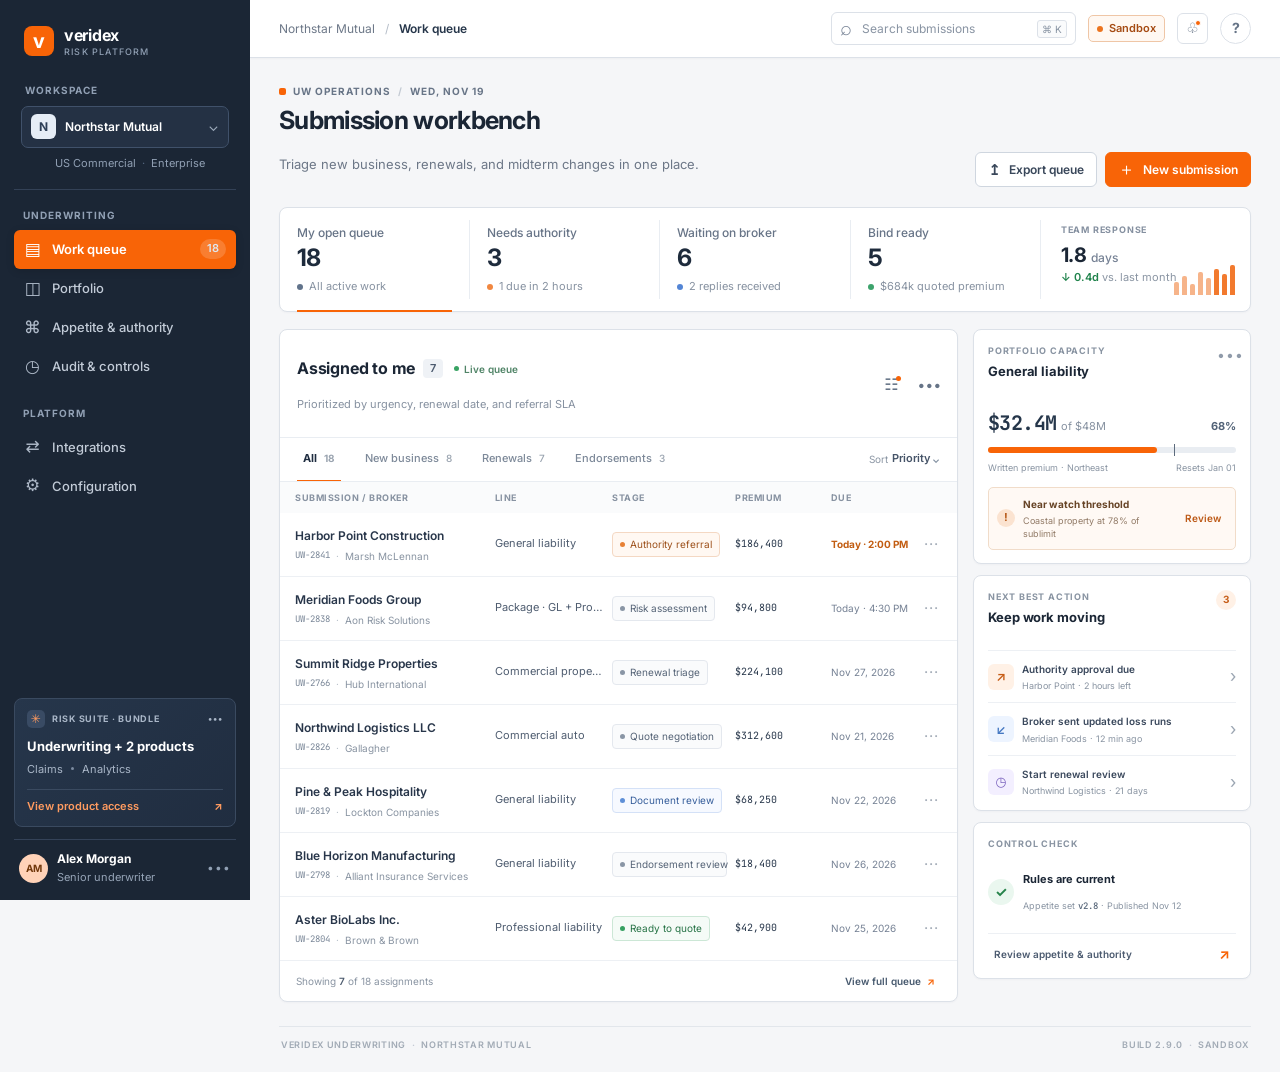
==== sample/index.html @ d843ccfe "sample" ====
<!doctype html>
<html lang="en">
<head>
  <meta charset="utf-8">
  <meta name="viewport" content="width=device-width, initial-scale=1">
  <meta name="theme-color" content="#142b3b">
  <title>Veridex | Underwriting workbench</title>
  <link rel="stylesheet" href="styles.css">
</head>
<body>
  <div class="shell">
    <aside class="sidebar" aria-label="Main navigation">
      <a class="brand" href="#workbench" aria-label="Veridex home"><span class="brand-mark">v</span><span class="brand-name">veridex<span>risk platform</span></span></a>
      <div class="tenant-wrap">
        <label for="tenantSelect">Workspace</label>
        <div class="tenant-select-wrap"><span class="tenant-avatar">N</span><select id="tenantSelect" aria-label="Select tenant"><option>Northstar Mutual</option><option>Summit Specialty</option><option>Veridex Demo</option></select><span class="select-caret">⌄</span></div>
        <div class="tenant-meta">US Commercial <span>·</span> Enterprise</div>
      </div>
      <div class="nav-group"><div class="nav-caption">Underwriting</div>
        <button class="nav-item is-active" data-route="workbench"><span class="nav-icon">▤</span><span>Work queue</span><span class="nav-count">18</span></button>
        <button class="nav-item" data-route="portfolio"><span class="nav-icon">◫</span><span>Portfolio</span></button>
        <button class="nav-item" data-route="rules"><span class="nav-icon">⌘</span><span>Appetite & authority</span></button>
        <button class="nav-item" data-route="audit"><span class="nav-icon">◷</span><span>Audit & controls</span></button>
      </div>
      <div class="nav-group secondary-nav"><div class="nav-caption">Platform</div>
        <button class="nav-item" data-route="integrations"><span class="nav-icon">⇄</span><span>Integrations</span></button>
        <button class="nav-item" data-route="settings"><span class="nav-icon">⚙</span><span>Configuration</span></button>
      </div>
      <div class="sidebar-bottom">
        <button class="plan-card" id="planToggle" aria-label="Switch between standalone and bundle plans"><span class="plan-top"><span class="plan-icon">✳</span><span id="planLabel">RISK SUITE · BUNDLE</span><span class="plan-more">•••</span></span><strong id="planName">Underwriting + 2 products</strong><span class="plan-products" id="planProducts">Claims <i></i> Analytics</span><span class="plan-manage">View product access <b>↗</b></span></button>
        <button class="user-profile" id="profileButton"><span class="user-avatar">AM</span><span class="user-copy"><strong>Alex Morgan</strong><small>Senior underwriter</small></span><span class="profile-more">•••</span></button>
      </div>
    </aside>

    <main class="main-shell">
      <header class="topbar">
        <div class="mobile-brand"><span class="brand-mark">v</span> veridex</div>
        <div class="breadcrumbs"><span>Northstar Mutual</span><b>/</b><strong id="breadcrumbCurrent">Work queue</strong></div>
        <div class="topbar-actions">
          <div class="global-search"><span>⌕</span><input id="globalSearch" type="search" placeholder="Search submissions" aria-label="Search submissions"><kbd>⌘ K</kbd></div>
          <span class="env-badge"><i></i> Sandbox</span>
          <button class="icon-button notification-button" id="notifications" aria-label="Notifications">♧<i></i></button>
          <button class="help-button" id="help">?</button>
        </div>
      </header>

      <div class="page-content">
        <section class="route-page is-visible" id="route-workbench" aria-labelledby="pageTitle">
          <div class="page-heading">
            <div><div class="overline"><span class="overline-mark"></span> UW OPERATIONS <span class="overline-sep">/</span> WED, NOV 19</div><h1 id="pageTitle">Submission workbench</h1><p class="page-description">Triage new business, renewals, and midterm changes in one place.</p></div>
            <div class="heading-actions"><button class="button button-secondary" id="exportQueue"><span>↥</span> Export queue</button><button class="button button-primary" id="newSubmission"><span class="button-plus">＋</span> New submission</button></div>
          </div>

          <div class="summary-strip" id="summaryStrip">
            <button class="summary-card selected" data-filter="all"><span class="summary-label">My open queue</span><strong>18</strong><span class="summary-foot"><i class="summary-dot dot-navy"></i> All active work</span></button>
            <button class="summary-card" data-filter="referral"><span class="summary-label">Needs authority</span><strong>3</strong><span class="summary-foot"><i class="summary-dot dot-orange"></i> 1 due in 2 hours</span></button>
            <button class="summary-card" data-filter="broker"><span class="summary-label">Waiting on broker</span><strong>6</strong><span class="summary-foot"><i class="summary-dot dot-blue"></i> 2 replies received</span></button>
            <button class="summary-card" data-filter="bind"><span class="summary-label">Bind ready</span><strong>5</strong><span class="summary-foot"><i class="summary-dot dot-green"></i> $684k quoted premium</span></button>
            <div class="summary-aside"><span class="aside-label">TEAM RESPONSE</span><strong>1.8 <small>days</small></strong><span class="aside-trend">↓ 0.4d <span>vs. last month</span></span><div class="mini-bars"><i style="height:13px"></i><i style="height:19px"></i><i style="height:11px"></i><i style="height:23px"></i><i style="height:17px"></i><i style="height:26px"></i><i style="height:21px"></i><i style="height:30px"></i></div></div>
          </div>

          <div class="workbench-grid">
            <section class="queue-panel card-surface" aria-label="Submission queue">
              <div class="queue-head"><div><div class="section-heading-row"><h2>Assigned to me</h2><span class="count-badge" id="visibleCount">5</span><span class="live-status"><i></i> Live queue</span></div><p>Prioritized by urgency, renewal date, and referral SLA</p></div><div class="queue-head-actions"><button class="icon-button filter-button" id="filters" aria-label="Filter queue">☷<span class="filter-dot"></span></button><button class="icon-button" id="queueMenu" aria-label="Queue options">•••</button></div></div>
              <div class="queue-toolbar"><div class="queue-tabs" id="queueTabs"><button class="active" data-filter="all">All <span>18</span></button><button data-filter="new">New business <span>8</span></button><button data-filter="renewal">Renewals <span>7</span></button><button data-filter="endorsement">Endorsements <span>3</span></button></div><label class="sort-control">Sort <select id="sortQueue" aria-label="Sort submissions"><option value="priority">Priority</option><option value="due">Due date</option><option value="premium">Premium</option></select><b>⌄</b></label></div>
              <div class="queue-list-head"><span>SUBMISSION / BROKER</span><span>LINE</span><span>STAGE</span><span>PREMIUM</span><span>DUE</span><span></span></div>
              <div id="queueRows" class="queue-rows"></div>
              <div class="queue-footer"><span>Showing <strong id="queueShowing">5</strong> of 18 assignments</span><button id="loadMore">View full queue <b>↗</b></button></div>
            </section>
            <aside class="right-rail">
              <section class="rail-card capacity-card"><div class="rail-title"><div><span class="rail-kicker">PORTFOLIO CAPACITY</span><h3>General liability</h3></div><button class="more-button" data-route="portfolio" aria-label="Open portfolio">•••</button></div><div class="capacity-amount"><strong>$32.4M</strong><span>of $48M</span><b>68%</b></div><div class="capacity-track"><i style="width:68%"></i><i class="capacity-marker" style="left:75%"></i></div><div class="capacity-foot"><span>Written premium · Northeast</span><span>Resets Jan 01</span></div><div class="risk-note"><span class="risk-note-icon">!</span><span><strong>Near watch threshold</strong><small>Coastal property at 78% of sublimit</small></span><button data-route="portfolio">Review</button></div></section>
              <section class="rail-card attention-card"><div class="rail-title"><div><span class="rail-kicker">NEXT BEST ACTION</span><h3>Keep work moving</h3></div><span class="attention-count">3</span></div><button class="attention-item" data-open-case="UW-2841"><span class="attention-symbol symbol-orange">↗</span><span><strong>Authority approval due</strong><small>Harbor Point · 2 hours left</small></span><b>›</b></button><button class="attention-item" data-open-case="UW-2819"><span class="attention-symbol symbol-blue">↙</span><span><strong>Broker sent updated loss runs</strong><small>Meridian Foods · 12 min ago</small></span><b>›</b></button><button class="attention-item" data-open-case="UW-2766"><span class="attention-symbol symbol-purple">◷</span><span><strong>Start renewal review</strong><small>Northwind Logistics · 21 days</small></span><b>›</b></button></section>
              <section class="rail-card compliance-card"><span class="rail-kicker">CONTROL CHECK</span><div class="control-title"><span class="control-check">✓</span><div><h3>Rules are current</h3><p>Appetite set <strong>v2.8</strong> · Published Nov 12</p></div></div><button data-route="rules">Review appetite & authority <b>↗</b></button></section>
            </aside>
          </div>
        </section>

        <section class="route-page" id="route-portfolio" aria-labelledby="portfolioTitle"><div class="page-heading"><div><div class="overline">UW OPERATIONS <span class="overline-sep">/</span> MANAGEMENT VIEW</div><h1 id="portfolioTitle">Portfolio & capacity</h1><p class="page-description">Monitor plan performance, exposure concentration, and appetite utilization.</p></div><button class="button button-secondary" id="portfolioExport">↥ Export report</button></div><div id="portfolioView" class="alternate-content"></div></section>
        <section class="route-page" id="route-rules" aria-labelledby="rulesTitle"><div class="page-heading"><div><div class="overline">UW OPERATIONS <span class="overline-sep">/</span> CONFIGURATION</div><h1 id="rulesTitle">Appetite & authority</h1><p class="page-description">Set the guardrails behind eligibility, referral, and pricing decisions.</p></div><div class="heading-actions"><span class="version-pill"><i></i> Published · v2.8</span><button class="button button-primary" id="publishRules">Publish changes</button></div></div><div id="rulesView" class="alternate-content"></div></section>
        <section class="route-page" id="route-audit" aria-labelledby="auditTitle"><div class="page-heading"><div><div class="overline">UW OPERATIONS <span class="overline-sep">/</span> GOVERNANCE</div><h1 id="auditTitle">Audit & controls</h1><p class="page-description">A complete record of case activity, rule execution, and approvals.</p></div><div class="heading-actions"><button class="button button-secondary" id="auditFilters">☷ Filters</button><button class="button button-secondary" id="auditExport">↥ Export log</button></div></div><div id="auditView" class="alternate-content"></div></section>
        <section class="route-page" id="route-integrations" aria-labelledby="integrationTitle"><div class="page-heading"><div><div class="overline">PLATFORM <span class="overline-sep">/</span> CONNECTIVITY</div><h1 id="integrationTitle">Integrations</h1><p class="page-description">Connected data sources, carrier rating, broker exchange, and PAS handoff.</p></div><button class="button button-primary" id="addIntegration">＋ Add integration</button></div><div id="integrationsView" class="alternate-content"></div></section>
        <section class="route-page" id="route-settings" aria-labelledby="settingsTitle"><div class="page-heading"><div><div class="overline">PLATFORM <span class="overline-sep">/</span> ADMINISTRATION</div><h1 id="settingsTitle">Configuration</h1><p class="page-description">Manage tenant access, product packaging, and workflow defaults.</p></div></div><div id="settingsView" class="alternate-content"></div></section>
        <footer class="app-footer"><span>VERIDEX UNDERWRITING <b>·</b> NORTHSTAR MUTUAL</span><span>BUILD 2.9.0 <b>·</b> SANDBOX</span></footer>
      </div>
    </main>
  </div>
  <div class="drawer-backdrop" id="drawerBackdrop" aria-hidden="true"><aside class="case-drawer" id="caseDrawer" role="dialog" aria-modal="true" aria-labelledby="drawerTitle"></aside></div>
  <div class="dialog-backdrop" id="dialogBackdrop" aria-hidden="true"><section class="dialog" id="dialog" role="dialog" aria-modal="true" aria-labelledby="dialogTitle"></section></div>
  <div class="toast" id="toast" role="status" aria-live="polite"></div>
  <script src="app.js"></script>
</body>
</html>
---- sample/styles.css ----
@import url('https://fonts.googleapis.com/css2?family=Inter:wght@400;500;600;700&family=JetBrains+Mono:wght@400;500&display=swap');
:root{font-family:Inter,system-ui,-apple-system,"Segoe UI",sans-serif;color:#1b2635;background:#f5f6f8;font-size:14px;font-synthesis:none;text-rendering:optimizeLegibility;--navy:#1b2635;--navy2:#243144;--navy3:#2e3f57;--ink:#1b2635;--muted:#647184;--soft:#8994a3;--line:#dce1e8;--line2:#e9edf2;--surface:#fff;--canvas:#f5f6f8;--orange:#f86407;--orange-dark:#d95606;--orange-light:#fff4ec;--green:#15803d;--green-light:#f0fdf4;--amber:#b45309;--amber-light:#fffbeb;--blue:#1d4ed8;--blue-light:#eff6ff;--purple:#7c3aed;--purple-light:#f5f3ff;--shadow:0 12px 34px rgba(27,38,53,.16);--sidebar:250px}
*{box-sizing:border-box}body{margin:0;min-width:360px;background:var(--canvas);color:var(--ink);line-height:1.45;-webkit-font-smoothing:antialiased}button,input,select,textarea{font:inherit;color:inherit}button{cursor:pointer}button:focus-visible,a:focus-visible,input:focus-visible,select:focus-visible,textarea:focus-visible{outline:3px solid #f864074d;outline-offset:2px}button:disabled{opacity:.55;cursor:not-allowed}a{color:inherit;text-decoration:none}.shell{min-height:100vh;display:flex}.sidebar{position:fixed;z-index:5;inset:0 auto 0 0;width:var(--sidebar);padding:18px 14px 12px;background:var(--navy);color:#e7ecf3;display:flex;flex-direction:column}.brand{height:46px;display:flex;align-items:center;gap:10px;padding:0 10px;color:white}.brand-mark{width:30px;height:30px;display:grid;place-items:center;border-radius:8px;background:var(--orange);color:white;font-size:20px;font-weight:700;line-height:1}.brand-name{font-size:16px;line-height:1;font-weight:700;letter-spacing:-.3px}.brand-name span{display:block;margin-top:4px;font-size:9px;text-transform:uppercase;letter-spacing:1.2px;color:#91a0b4;font-weight:500}.tenant-wrap{padding:19px 7px 18px;border-bottom:1px solid #334156;margin-bottom:18px}.tenant-wrap>label,.nav-caption{display:block;color:#91a0b4;text-transform:uppercase;letter-spacing:1px;font-size:10px;font-weight:700;margin:0 4px 8px}.tenant-select-wrap{height:42px;display:flex;align-items:center;gap:9px;padding:0 9px;border:1px solid #40516a;background:#243144;border-radius:7px;position:relative}.tenant-avatar{display:grid;place-items:center;flex-shrink:0;width:25px;height:25px;border-radius:6px;background:#e6edf6;color:#2e3f57;font-size:12px;font-weight:700}.tenant-select-wrap select{min-width:0;flex:1;appearance:none;border:0;outline:0;background:transparent;color:white;font-size:12px;font-weight:600;padding-right:15px}.tenant-select-wrap select option{background:#243144;color:white}.select-caret{position:absolute;right:9px;color:#9eacbd;pointer-events:none}.tenant-meta{font-size:11px;color:#91a0b4;padding:8px 0 0 34px}.tenant-meta span{padding:0 3px;color:#566780}.nav-group{margin:0 0 20px}.nav-caption{margin:0 9px 7px}.nav-item{position:relative;width:100%;min-height:39px;padding:0 10px;display:flex;align-items:center;gap:11px;border:0;border-radius:6px;background:transparent;text-align:left;color:#c2cbd7;font-size:13px;font-weight:500}.nav-item:hover{background:#243144;color:white}.nav-item.is-active{background:var(--orange);color:#fff;font-weight:600;box-shadow:0 2px 8px #0002}.nav-icon{width:17px;text-align:center;color:#aeb9c8;font-size:17px;line-height:1}.nav-item.is-active .nav-icon{color:#fff}.nav-count{margin-left:auto;padding:2px 7px;background:#37485f;border-radius:10px;color:#e0e7ef;font-size:11px}.nav-item.is-active .nav-count{background:#ffffff2b}.sidebar-bottom{margin-top:auto}.plan-card{width:100%;padding:11px 12px;text-align:left;border:1px solid #3a4a60;border-radius:8px;background:linear-gradient(135deg,#26364b,#202d40);color:white;margin-bottom:12px}.plan-top{display:flex;align-items:center;gap:7px;color:#aab7c8;font-size:9px;font-weight:700;letter-spacing:.7px}.plan-icon{display:grid;place-items:center;width:18px;height:18px;border-radius:5px;background:#394b64;color:#ff9b60;font-size:12px}.plan-more{margin-left:auto;letter-spacing:1px}.plan-card strong{display:block;margin:9px 0 2px;font-size:13px}.plan-products{font-size:11px;color:#aab7c8}.plan-products i{display:inline-block;width:3px;height:3px;margin:0 5px 3px;background:#7b8ba0;border-radius:50%}.plan-manage{display:flex;justify-content:space-between;margin-top:11px;padding-top:9px;border-top:1px solid #3a4a60;color:#ff9b60;font-size:11px;font-weight:600}.user-profile{width:100%;height:49px;padding:8px 5px 0;display:flex;align-items:center;gap:9px;text-align:left;border:0;border-top:1px solid #344258;background:none;color:white}.user-avatar{display:grid;place-items:center;width:29px;height:29px;border-radius:50%;background:#ffd2b8;color:#72380c;font-size:10px;font-weight:700}.user-copy{min-width:0;flex:1}.user-copy strong{display:block;font-size:12px}.user-copy small{display:block;margin-top:2px;color:#96a4b7;font-size:11px}.profile-more{color:#91a0b4;letter-spacing:1px;font-size:12px}.main-shell{margin-left:var(--sidebar);width:calc(100% - var(--sidebar));min-width:0}.topbar{height:58px;position:sticky;top:0;z-index:4;display:flex;align-items:center;justify-content:space-between;gap:16px;padding:0 29px;background:#fff;border-bottom:1px solid var(--line);box-shadow:0 1px 2px #1b263508}.breadcrumbs{display:flex;align-items:center;gap:10px;white-space:nowrap;color:#6d7888;font-size:12px}.breadcrumbs b{color:#b5bdc8;font-weight:400}.breadcrumbs strong{color:#26364a;font-weight:600}.topbar-actions{display:flex;align-items:center;gap:12px}.global-search{width:min(245px,24vw);height:33px;display:flex;align-items:center;gap:8px;padding:0 8px;border:1px solid #dce1e8;border-radius:6px;color:#788496}.global-search>span{font-size:20px}.global-search input{width:100%;min-width:0;border:0;outline:none;background:transparent;font-size:12px}.global-search input::placeholder{color:#8994a3}.global-search kbd{white-space:nowrap;padding:2px 4px;border:1px solid #dce1e8;border-radius:3px;background:#fafbfc;color:#8a95a4;font:10px Inter}.env-badge{display:flex;align-items:center;gap:6px;padding:5px 8px;border:1px solid #efc6a6;background:#fff8f2;color:#a54b13;border-radius:5px;font-size:11px;font-weight:600}.env-badge i,.live-status i,.version-pill i{width:6px;height:6px;border-radius:50%;background:#ec741f}.icon-button,.help-button{position:relative;display:grid;place-items:center;width:31px;height:31px;border:1px solid #dce1e8;border-radius:6px;background:white;color:#667487;font-size:14px}.icon-button:hover,.help-button:hover{background:#f5f6f8}.notification-button i{position:absolute;right:6px;top:6px;width:6px;height:6px;background:var(--orange);border:1px solid white;border-radius:50%}.help-button{border-radius:50%;font-weight:700}.mobile-brand{display:none}.page-content{max-width:1600px;margin:auto;padding:26px 29px 18px}.route-page{display:none}.route-page.is-visible{display:block}.page-heading{display:flex;align-items:flex-end;justify-content:space-between;gap:20px;margin-bottom:20px}.overline{display:flex;align-items:center;gap:7px;color:#687587;font-size:10px;font-weight:700;letter-spacing:1px}.overline-mark{width:7px;height:7px;border-radius:2px;background:var(--orange)}.overline-sep{color:#c2c9d2}.page-heading h1{margin-top:6px;font-size:25px;line-height:1.2;letter-spacing:-.7px;font-weight:700;color:#1b2635}.page-description{margin-top:6px;color:#6c7787;font-size:13px}.heading-actions{display:flex;align-items:center;gap:8px}.button{height:35px;display:inline-flex;align-items:center;justify-content:center;gap:8px;padding:0 12px;border:1px solid #cfd6df;border-radius:6px;background:white;color:#39475a;font-size:12px;font-weight:600;white-space:nowrap}.button:hover{background:#f8f9fb;border-color:#b7c1ce}.button-primary{background:var(--orange);border-color:var(--orange);color:white}.button-primary:hover{background:var(--orange-dark);border-color:var(--orange-dark)}.button-secondary>span{font-size:15px}.button-plus{font-size:17px;font-weight:400}.summary-strip{display:grid;grid-template-columns:repeat(4,minmax(130px,1fr)) minmax(170px,1.1fr);gap:0;min-height:105px;margin-bottom:17px;padding:12px 0;border:1px solid var(--line);border-radius:8px;background:white;box-shadow:0 1px 2px #1b263508}.summary-card{position:relative;display:flex;flex-direction:column;align-items:flex-start;justify-content:center;padding:0 17px;border:0;border-right:1px solid var(--line2);background:transparent;text-align:left}.summary-card:after{content:"";position:absolute;left:17px;right:17px;bottom:-13px;height:2px;background:transparent}.summary-card:hover{background:#fafbfc}.summary-card.selected:after{background:var(--orange)}.summary-label{color:#677487;font-size:12px;font-weight:500}.summary-card>strong{margin-top:3px;color:#1e2b3c;font-size:24px;line-height:1.2;font-weight:700;letter-spacing:-.6px}.summary-foot{display:flex;align-items:center;gap:6px;margin-top:6px;color:#8792a1;font-size:11px}.summary-dot{width:6px;height:6px;border-radius:50%}.dot-navy{background:#61738b}.dot-orange{background:#f18740}.dot-blue{background:#5385d5}.dot-green{background:#3da36c}.summary-aside{position:relative;padding:3px 16px 0 20px}.aside-label{display:block;color:#8590a0;font-size:9px;font-weight:700;letter-spacing:.8px}.summary-aside>strong{display:inline-block;margin-top:5px;font-size:20px;letter-spacing:-.4px}.summary-aside>strong small{font-size:12px;font-weight:500;color:#758194;letter-spacing:0}.aside-trend{display:block;color:#20834c;font-size:11px;font-weight:600}.aside-trend span{color:#8a95a3;font-weight:400}.mini-bars{position:absolute;right:15px;bottom:4px;height:31px;display:flex;align-items:flex-end;gap:3px}.mini-bars i{width:5px;border-radius:2px 2px 0 0;background:#f6b48a}.mini-bars i:nth-last-child(-n+3){background:#f27a2e}.workbench-grid{display:grid;grid-template-columns:minmax(570px,1fr) 278px;align-items:start;gap:15px}.card-surface,.rail-card{border:1px solid var(--line);border-radius:8px;background:white;box-shadow:0 1px 2px #1b263508}.queue-panel{min-width:0;overflow:hidden}.queue-head{display:flex;align-items:center;justify-content:space-between;padding:16px 17px 13px}.section-heading-row{display:flex;align-items:center;gap:8px}.queue-head h2{font-size:16px;line-height:1.2;letter-spacing:-.2px}.count-badge{display:grid;place-items:center;min-width:20px;height:19px;padding:0 5px;border-radius:4px;background:#eff2f6;color:#4b5a6e;font-size:11px;font-weight:600}.live-status{display:flex;align-items:center;gap:5px;margin-left:3px;color:#508467;font-size:10px;font-weight:600}.live-status i{background:#39a364;width:5px;height:5px}.queue-head p{margin-top:5px;color:#8691a0;font-size:11px}.queue-head-actions{display:flex;gap:6px}.queue-head-actions .icon-button{border:0;width:28px;height:28px;font-weight:700;letter-spacing:1px}.filter-button{font-size:16px!important}.filter-dot{position:absolute;right:5px;top:5px;width:5px;height:5px;border-radius:50%;background:var(--orange)}.queue-toolbar{min-height:43px;display:flex;align-items:center;justify-content:space-between;gap:10px;padding:0 17px;border-top:1px solid var(--line2);border-bottom:1px solid var(--line2)}.queue-tabs{height:43px;display:flex;gap:18px;overflow-x:auto;scrollbar-width:none}.queue-tabs::-webkit-scrollbar{display:none}.queue-tabs button{position:relative;flex-shrink:0;border:0;background:none;color:#7d8999;font-size:11px;font-weight:500}.queue-tabs button span{margin-left:4px;color:#99a3af;font-size:10px}.queue-tabs button.active{color:#1f2d40;font-weight:700}.queue-tabs button.active:after{content:"";position:absolute;bottom:-1px;left:0;right:0;height:2px;background:var(--orange)}.sort-control{display:flex;align-items:center;gap:4px;flex-shrink:0;color:#8a95a3;font-size:10px}.sort-control select{appearance:none;max-width:80px;border:0;background:transparent;color:#465468;font-size:11px;font-weight:600;outline:none}.sort-control b{margin-left:-13px;pointer-events:none;color:#8290a1}.queue-list-head,.case-row{display:grid;grid-template-columns:minmax(178px,1.75fr) minmax(93px,1fr) minmax(108px,1.05fr) minmax(79px,.8fr) minmax(81px,.78fr) 20px;align-items:center;gap:8px;padding-left:15px;padding-right:13px}.queue-list-head{min-height:31px;background:#fafbfc;color:#8792a1;font-size:9px;font-weight:700;letter-spacing:.55px}.queue-rows{min-height:250px}.case-row{position:relative;min-height:64px;border-bottom:1px solid #edf0f4;cursor:pointer;transition:background .12s}.case-row:hover{background:#fff9f5}.case-row.selected{background:#fff7f1}.case-row.selected:before{content:"";position:absolute;left:0;top:0;bottom:0;width:3px;background:var(--orange)}.case-main{min-width:0}.case-title{overflow:hidden;text-overflow:ellipsis;white-space:nowrap;color:#28364a;font-size:12px;font-weight:600}.case-sub{display:flex;gap:6px;overflow:hidden;margin-top:4px;color:#8994a2;font-size:10px;white-space:nowrap}.case-sub span:first-child{font-family:"JetBrains Mono",monospace;color:#798697;font-size:9px}.case-sub b{font-weight:400;color:#b8c0ca}.case-lob{overflow:hidden;text-overflow:ellipsis;white-space:nowrap;color:#4f5d70;font-size:11px}.stage-chip{display:inline-flex;align-items:center;gap:5px;width:max-content;max-width:100%;padding:4px 7px;border:1px solid #e4e8ee;border-radius:4px;background:#fafbfc;color:#566477;font-size:10px;white-space:nowrap}.stage-chip:before{content:"";width:5px;height:5px;border-radius:50%;background:#8a96a5;flex-shrink:0}.stage-chip.warning{border-color:#f4d8c3;background:#fff8f2;color:#9d511c}.stage-chip.warning:before{background:#e78034}.stage-chip.success{border-color:#cce7d6;background:#f5fbf7;color:#277346}.stage-chip.success:before{background:#36a061}.stage-chip.info{border-color:#d4e1f7;background:#f6f9ff;color:#365e9b}.stage-chip.info:before{background:#5e8fd7}.premium-value{font-family:"JetBrains Mono",monospace;color:#27364a;font-size:10px;white-space:nowrap}.due-value{color:#758194;font-size:10px;white-space:nowrap}.due-value.urgent{color:#c25d12;font-weight:700}.row-menu{border:0;background:transparent;color:#a1aab6;font-size:15px;letter-spacing:1px}.queue-footer{height:40px;display:flex;align-items:center;justify-content:space-between;padding:0 16px;color:#8994a2;font-size:10px}.queue-footer strong{color:#4e5c6f;font-weight:600}.queue-footer button{border:0;background:none;color:#47596e;font-size:10px;font-weight:600}.queue-footer button b{margin-left:3px;color:var(--orange)}.right-rail{display:flex;flex-direction:column;gap:11px}.rail-card{padding:14px 14px 13px}.rail-title{display:flex;align-items:flex-start;justify-content:space-between}.rail-kicker{display:block;color:#8994a2;font-size:9px;font-weight:700;letter-spacing:.8px}.rail-title h3{margin-top:5px;font-size:13px;letter-spacing:-.1px}.more-button{width:25px;height:22px;border:0;background:transparent;color:#909baa;letter-spacing:1px}.capacity-amount{display:flex;align-items:baseline;gap:5px;margin-top:15px}.capacity-amount strong{color:#25364a;font-family:"JetBrains Mono",monospace;font-size:20px;letter-spacing:-.6px}.capacity-amount span{color:#8792a1;font-size:11px}.capacity-amount b{margin-left:auto;color:#526277;font-size:11px}.capacity-track{position:relative;height:6px;margin-top:9px;overflow:visible;border-radius:5px;background:#e9edf2}.capacity-track>i:first-child{display:block;height:100%;border-radius:5px;background:var(--orange)}.capacity-track .capacity-marker{position:absolute;top:-3px;height:12px;width:1px;background:#5d6b7d}.capacity-foot{display:flex;justify-content:space-between;gap:5px;margin-top:8px;color:#8994a2;font-size:9px}.risk-note{display:flex;align-items:center;gap:8px;margin-top:13px;padding:9px 8px;border:1px solid #f1dcc9;border-radius:5px;background:#fff9f4}.risk-note-icon{display:grid;place-items:center;width:18px;height:18px;border-radius:50%;background:#fbe3d0;color:#b85d1d;font-size:11px;font-weight:700}.risk-note>span:nth-child(2){flex:1}.risk-note strong,.risk-note small{display:block}.risk-note strong{font-size:10px;color:#674426}.risk-note small{margin-top:2px;color:#927b67;font-size:9px}.risk-note button{border:0;background:none;color:#bd5a17;font-size:10px;font-weight:600}.attention-count{display:grid;place-items:center;min-width:20px;height:20px;border-radius:50%;background:#fff1e6;color:#c65d17;font-size:10px;font-weight:700}.attention-item{width:100%;display:flex;align-items:center;gap:8px;padding:11px 0 0;margin-top:10px;border:0;border-top:1px solid #edf0f4;background:none;text-align:left}.attention-symbol{display:grid;place-items:center;width:26px;height:26px;flex-shrink:0;border-radius:6px;font-size:13px;font-weight:600}.symbol-orange{background:#fff1e6;color:#c65d17}.symbol-blue{background:#edf4ff;color:#4578c2}.symbol-purple{background:#f3efff;color:#7961bd}.attention-item>span:nth-child(2){min-width:0;flex:1}.attention-item strong,.attention-item small{display:block;overflow:hidden;text-overflow:ellipsis;white-space:nowrap}.attention-item strong{color:#3a485c;font-size:10px;font-weight:600}.attention-item small{margin-top:3px;color:#8994a2;font-size:9px}.attention-item>b{color:#9aa4b1;font-size:17px;font-weight:400}.attention-item:hover strong{color:var(--orange-dark)}.control-title{display:flex;align-items:center;gap:9px;margin-top:11px}.control-check{display:grid;place-items:center;width:26px;height:26px;border-radius:50%;background:#eaf7ef;color:#25834a;font-weight:700}.control-title h3{font-size:11px}.control-title p{margin-top:3px;color:#8a95a3;font-size:9px}.control-title p strong{color:#58677a;font-family:"JetBrains Mono",monospace;font-weight:500}.compliance-card>button{width:100%;display:flex;align-items:center;justify-content:space-between;margin-top:11px;padding-top:10px;border:0;border-top:1px solid #edf0f4;background:none;color:#4c5b70;font-size:10px;font-weight:600;text-align:left}.compliance-card>button b{color:var(--orange);font-size:14px}.app-footer{display:flex;justify-content:space-between;margin-top:24px;padding:11px 2px 3px;border-top:1px solid #e2e6eb;color:#a1aab5;font-size:9px;font-weight:600;letter-spacing:.7px}.app-footer b{padding:0 3px;color:#c3cad3}.alternate-content{min-height:420px}.version-pill{display:flex;align-items:center;gap:6px;color:#4b795d;font-size:11px}.version-pill i{background:#3aa363}

/* Case workbench drawer */
.drawer-backdrop,.dialog-backdrop{position:fixed;inset:0;z-index:20;display:none;background:rgba(17,28,42,.43);backdrop-filter:blur(1px)}.drawer-backdrop.open,.dialog-backdrop.open{display:block}.case-drawer{position:absolute;top:0;right:0;width:min(820px,94vw);height:100%;overflow:auto;background:#f7f8fa;box-shadow:-14px 0 40px #101c2b26;animation:drawerIn .18s ease}@keyframes drawerIn{from{transform:translateX(18px);opacity:.7}to{transform:none;opacity:1}}.drawer-header{position:sticky;top:0;z-index:2;padding:16px 22px 0;background:white;border-bottom:1px solid var(--line)}.drawer-topline{display:flex;align-items:center;justify-content:space-between;color:#8490a0;font-size:10px;font-weight:600;letter-spacing:.6px}.drawer-id{font-family:"JetBrains Mono",monospace;color:#68778b}.drawer-close{width:28px;height:28px;border:1px solid #dce1e8;border-radius:5px;background:white;color:#607085;font-size:18px;line-height:1}.drawer-title-row{display:flex;align-items:flex-start;justify-content:space-between;gap:10px;margin-top:9px;padding-bottom:13px}.drawer-title-row h2{color:#202e41;font-size:20px;letter-spacing:-.45px}.drawer-title-row p{margin-top:4px;color:#7b8797;font-size:11px}.drawer-actions{display:flex;gap:6px}.button.small{height:30px;padding:0 9px;font-size:11px}.workflow-steps{display:flex;align-items:center;gap:0;overflow-x:auto;padding:0 0 13px;scrollbar-width:thin}.workflow-step{display:flex;align-items:center;gap:5px;color:#98a2af;font-size:10px;white-space:nowrap}.workflow-step:not(:last-child):after{content:"";width:22px;height:1px;margin:0 7px;background:#dce2e9}.workflow-step i{display:grid;place-items:center;width:17px;height:17px;border:1px solid #d9dfe6;border-radius:50%;background:#fff;font-style:normal;font-size:9px}.workflow-step.done{color:#3f805a}.workflow-step.done i{border-color:#6ab17e;background:#eaf7ef;color:#378151}.workflow-step.current{color:#a94e11;font-weight:700}.workflow-step.current i{border-color:var(--orange);background:var(--orange);color:#fff}.drawer-body{padding:15px 22px 75px}.drawer-metrics{display:grid;grid-template-columns:repeat(4,1fr);gap:8px;margin-bottom:13px}.drawer-metric{padding:9px 11px;border:1px solid var(--line);border-radius:6px;background:white}.drawer-metric span{display:block;color:#8490a0;font-size:9px;text-transform:uppercase;letter-spacing:.55px}.drawer-metric strong{display:block;margin-top:4px;color:#2b394c;font-size:12px}.drawer-tabs{display:flex;gap:18px;overflow-x:auto;border-bottom:1px solid #dce2e9;background:transparent}.drawer-tabs button{position:relative;flex-shrink:0;padding:11px 1px;border:0;background:transparent;color:#7d8998;font-size:11px;font-weight:500}.drawer-tabs button.active{color:#26364a;font-weight:700}.drawer-tabs button.active:after{content:"";position:absolute;left:0;right:0;bottom:-1px;height:2px;background:var(--orange)}.drawer-content{padding-top:12px}.detail-grid{display:grid;grid-template-columns:1fr 1fr;gap:10px}.detail-card{min-width:0;padding:13px;border:1px solid var(--line);border-radius:7px;background:white}.detail-card.full{grid-column:1/-1}.detail-card h3{margin-bottom:10px;color:#334257;font-size:12px}.data-pair{display:flex;align-items:center;justify-content:space-between;gap:8px;padding:7px 0;border-bottom:1px solid #eef1f4;font-size:11px}.data-pair:last-child{border-bottom:0;padding-bottom:0}.data-pair span{color:#7b8797}.data-pair strong{color:#37465a;font-size:10px;font-weight:600;text-align:right}.small-status{display:inline-flex;padding:3px 6px;border-radius:3px;background:#f0f2f5;color:#607084;font-size:9px}.small-status.pass{background:#edf8f0;color:#277346}.small-status.warn{background:#fff4e9;color:#a65417}.completion-line{display:flex;justify-content:space-between;color:#758194;font-size:10px}.completion-track{height:6px;margin:7px 0 9px;border-radius:4px;background:#e9edf2}.completion-track i{display:block;height:100%;border-radius:4px;background:#43a16a}.doc-row{display:flex;align-items:center;gap:7px;padding:7px 0;border-top:1px solid #eff1f4;color:#435268;font-size:10px}.doc-icon{display:grid;place-items:center;width:21px;height:24px;border:1px solid #dfe4eb;border-radius:4px;background:#fafbfc;color:#d4601e;font-size:9px;font-weight:700}.doc-row span:nth-child(2){min-width:0;flex:1;overflow:hidden;text-overflow:ellipsis;white-space:nowrap}.doc-row small{color:#8994a2;font-size:9px}.check-row{display:flex;align-items:center;gap:7px;margin:8px 0;color:#556378;font-size:10px}.check-row i{display:grid;place-items:center;width:15px;height:15px;border-radius:3px;background:#eaf7ef;color:#378151;font-size:9px;font-style:normal}.check-row.warn i{background:#fff2e5;color:#ba641e}.drawer-footer{position:fixed;right:0;bottom:0;width:min(820px,94vw);z-index:3;display:flex;align-items:center;justify-content:space-between;gap:8px;padding:10px 21px;border-top:1px solid var(--line);background:white}.drawer-footer .status-line{color:#738092;font-size:10px}.drawer-footer-actions{display:flex;gap:6px}.quote-head,.quote-row{display:grid;grid-template-columns:minmax(120px,1.25fr) repeat(3,minmax(85px,.8fr)) 92px;gap:8px;align-items:center}.quote-head{padding:8px 0;border-bottom:1px solid var(--line);color:#8792a1;font-size:9px;font-weight:700;letter-spacing:.5px}.quote-row{padding:10px 0;border-bottom:1px solid #eef1f4;color:#425167;font-size:10px}.quote-row:last-child{border-bottom:0}.quote-row strong{font-size:11px}.quote-row .price{font-family:"JetBrains Mono",monospace;color:#28374b;font-weight:600}.timeline{margin-left:5px;padding-left:16px;border-left:1px solid #e2e7ed}.timeline-event{position:relative;padding:1px 0 14px}.timeline-event:before{content:"";position:absolute;left:-20px;top:4px;width:7px;height:7px;border-radius:50%;background:var(--orange);box-shadow:0 0 0 3px white,0 0 0 4px #f4b184}.timeline-event strong{display:block;color:#455469;font-size:10px}.timeline-event p{margin-top:3px;color:#788597;font-size:10px;line-height:1.5}.timeline-event time{display:block;margin-top:3px;color:#9aa4b0;font-size:9px}.drawer-note{margin-top:8px;padding:10px;border-left:2px solid #f28b48;background:#fff9f4;color:#657286;font-size:10px;line-height:1.55}.drawer-note strong{color:#46566b}.drawer-sticky-meta{display:flex;align-items:center;justify-content:space-between;padding:8px 10px;border-radius:5px;background:#eef2f6;color:#68778a;font-size:10px}.drawer-sticky-meta strong{color:#405067}.modal-dialog{width:min(480px,92vw);margin:10vh auto 0;padding:22px;border:1px solid #dce2e9;border-radius:9px;background:white;box-shadow:var(--shadow);animation:modalIn .15s ease}@keyframes modalIn{from{transform:translateY(7px);opacity:.5}to{transform:none;opacity:1}}.dialog h2{font-size:18px;letter-spacing:-.3px}.dialog>p{margin-top:6px;color:#778496;font-size:12px}.form-grid{display:grid;grid-template-columns:1fr 1fr;gap:10px;margin-top:17px}.form-field{display:flex;flex-direction:column;gap:5px}.form-field.full{grid-column:1/-1}.form-field label{color:#546277;font-size:11px;font-weight:600}.form-field input,.form-field select,.form-field textarea{width:100%;min-height:36px;padding:8px 9px;border:1px solid #ccd4de;border-radius:5px;background:#fff;font-size:12px}.form-field textarea{min-height:76px;resize:vertical}.dialog-actions{display:flex;justify-content:flex-end;gap:7px;margin-top:18px}.toast{position:fixed;z-index:30;left:50%;bottom:22px;transform:translate(-50%,15px);padding:10px 15px;border-radius:6px;background:#26364a;color:white;box-shadow:var(--shadow);opacity:0;pointer-events:none;transition:all .2s;font-size:12px}.toast.show{transform:translate(-50%,0);opacity:1}

/* Alternate workspace views */
.kpi-grid{display:grid;grid-template-columns:repeat(4,1fr);gap:12px;margin:4px 0 16px}.kpi-card{padding:15px;border:1px solid var(--line);border-radius:7px;background:white}.kpi-card span{color:#718093;font-size:11px}.kpi-card strong{display:block;margin-top:7px;color:#253449;font-family:"JetBrains Mono",monospace;font-size:22px}.kpi-card small{display:block;margin-top:4px;color:#8390a0;font-size:10px}.alt-grid{display:grid;grid-template-columns:1.15fr .85fr;gap:13px}.alt-card{overflow:hidden;border:1px solid var(--line);border-radius:7px;background:white}.alt-card-head{display:flex;align-items:center;justify-content:space-between;padding:13px 15px;border-bottom:1px solid var(--line2)}.alt-card-head h2{font-size:13px}.alt-card-head p{margin-top:3px;color:#8792a1;font-size:10px}.alt-card-body{padding:14px 15px}.table-like{width:100%;border-collapse:collapse}.table-like th{padding:8px;text-align:left;background:#fafbfc;color:#8994a2;font-size:9px;letter-spacing:.5px}.table-like td{padding:10px 8px;border-bottom:1px solid #edf0f4;color:#536176;font-size:10px}.table-like tr:last-child td{border-bottom:0}.rule-item{display:flex;align-items:center;gap:10px;padding:12px 0;border-bottom:1px solid #edf0f4}.rule-item:last-child{border-bottom:0}.rule-copy{flex:1}.rule-copy strong{display:block;color:#334258;font-size:11px}.rule-copy small{display:block;margin-top:3px;color:#818d9d;font-size:10px}.switch{width:33px;height:19px;position:relative;border:0;border-radius:15px;background:#cad1da}.switch:after{content:"";position:absolute;left:3px;top:3px;width:13px;height:13px;border-radius:50%;background:white;transition:left .14s}.switch.on{background:#3ba164}.switch.on:after{left:17px}.metric-bar{height:7px;margin:9px 0;border-radius:4px;background:#edf0f4}.metric-bar i{display:block;height:100%;border-radius:4px;background:var(--orange)}.readiness-row{display:flex;align-items:center;gap:8px;padding:8px 0;color:#526175;font-size:10px}.readiness-row i{display:grid;place-items:center;width:16px;height:16px;border-radius:50%;background:#eaf7ef;color:#278148;font-style:normal}.readiness-row.warn i{background:#fff2e5;color:#b65d17}
.empty-state{display:flex;min-height:250px;align-items:center;justify-content:center;flex-direction:column;gap:5px;color:#8490a0;font-size:12px}.empty-state strong{color:#425167;font-size:13px}.subjectivity-check{cursor:pointer}.subjectivity-check input{accent-color:var(--green)}.subjectivity-check b{color:#3e4e63;font-weight:600}.button:disabled{cursor:not-allowed;opacity:.45}
@media(max-width:1200px){:root{--sidebar:220px}.page-content{padding:22px}.topbar{padding:0 22px}.workbench-grid{grid-template-columns:minmax(520px,1fr) 250px}.queue-list-head,.case-row{grid-template-columns:minmax(155px,1.5fr) minmax(82px,.85fr) minmax(95px,1fr) minmax(72px,.7fr) minmax(74px,.72fr) 14px;gap:6px;padding-left:12px;padding-right:10px}.queue-tabs{gap:12px}}
@media(max-width:980px){.workbench-grid{grid-template-columns:1fr}.right-rail{display:grid;grid-template-columns:repeat(3,minmax(0,1fr));align-items:start}.queue-panel{min-width:0}.summary-strip{grid-template-columns:repeat(4,1fr)}.summary-aside{display:none}.workbench-grid{gap:12px}.queue-list-head,.case-row{grid-template-columns:minmax(170px,1.6fr) minmax(92px,.9fr) minmax(100px,1fr) minmax(80px,.75fr) minmax(76px,.75fr) 14px}}
@media(max-width:720px){:root{--sidebar:0px}.sidebar{display:none}.main-shell{margin-left:0;width:100%}.topbar{height:53px;padding:0 14px}.mobile-brand{display:flex;align-items:center;gap:7px;font-size:14px;font-weight:700;color:#233247}.mobile-brand .brand-mark{width:24px;height:24px;font-size:16px}.breadcrumbs{display:none}.global-search{width:min(43vw,190px)}.global-search kbd,.env-badge,.help-button{display:none}.topbar-actions{gap:7px}.page-content{padding:18px 12px 14px}.page-heading{align-items:flex-start;flex-direction:column;gap:12px;margin-bottom:15px}.page-heading h1{font-size:22px}.page-description{font-size:12px}.heading-actions{width:100%;justify-content:flex-start}.summary-strip{grid-template-columns:1fr 1fr;padding:0;overflow:hidden}.summary-card{min-height:83px;padding:12px 13px;border-bottom:1px solid var(--line2)}.summary-card:nth-child(2){border-right:0}.summary-card:after{left:13px;right:13px;bottom:0}.summary-card>strong{font-size:21px}.summary-label{font-size:11px}.summary-foot{font-size:10px}.workbench-grid{display:block}.right-rail{grid-template-columns:1fr;margin-top:12px}.queue-head{padding:13px}.queue-toolbar{padding:0 12px}.queue-tabs{gap:13px}.queue-tabs button{font-size:10px}.queue-list-head,.case-row{min-width:700px}.queue-panel{overflow:hidden}.queue-rows,.queue-list-head{overflow:visible}.queue-panel{overflow-x:auto}.queue-head,.queue-toolbar,.queue-footer{min-width:690px}.queue-list-head,.case-row{grid-template-columns:minmax(190px,1.7fr) minmax(90px,.8fr) minmax(110px,1fr) minmax(80px,.7fr) minmax(80px,.7fr) 15px}.app-footer{font-size:8px}.drawer-header{padding:13px 14px 0}.drawer-title-row{flex-direction:column}.drawer-title-row h2{font-size:17px}.drawer-actions{width:100%;flex-wrap:wrap}.workflow-step:not(:last-child):after{width:12px;margin:0 5px}.drawer-body{padding:12px 13px 82px}.drawer-metrics{grid-template-columns:1fr 1fr}.detail-grid{grid-template-columns:1fr}.detail-card.full{grid-column:auto}.drawer-footer{width:100%;padding:9px 11px;align-items:flex-start;flex-direction:column}.drawer-footer-actions{width:100%;justify-content:flex-end}.drawer-footer .status-line{font-size:9px}.quote-head,.quote-row{grid-template-columns:minmax(100px,1.2fr) repeat(2,minmax(75px,.8fr)) 80px}.quote-head>*:nth-child(4),.quote-row>*:nth-child(4){display:none}.kpi-grid{grid-template-columns:1fr 1fr}.alt-grid{grid-template-columns:1fr}.form-grid{grid-template-columns:1fr}.form-field.full{grid-column:auto}}
/* Native buttons are reset where used as full-row interactions. */
.case-row{width:100%;border:0;border-bottom:1px solid #edf0f4;background:#fff;text-align:left;font-family:inherit}
#dialog h2{font-size:18px;letter-spacing:-.3px}#dialog>p{margin-top:6px;color:#778496;font-size:12px}
.empty-state{display:flex;min-height:250px;align-items:center;justify-content:center;flex-direction:column;gap:5px;color:#8490a0;font-size:12px}.empty-state strong{color:#425167;font-size:13px}
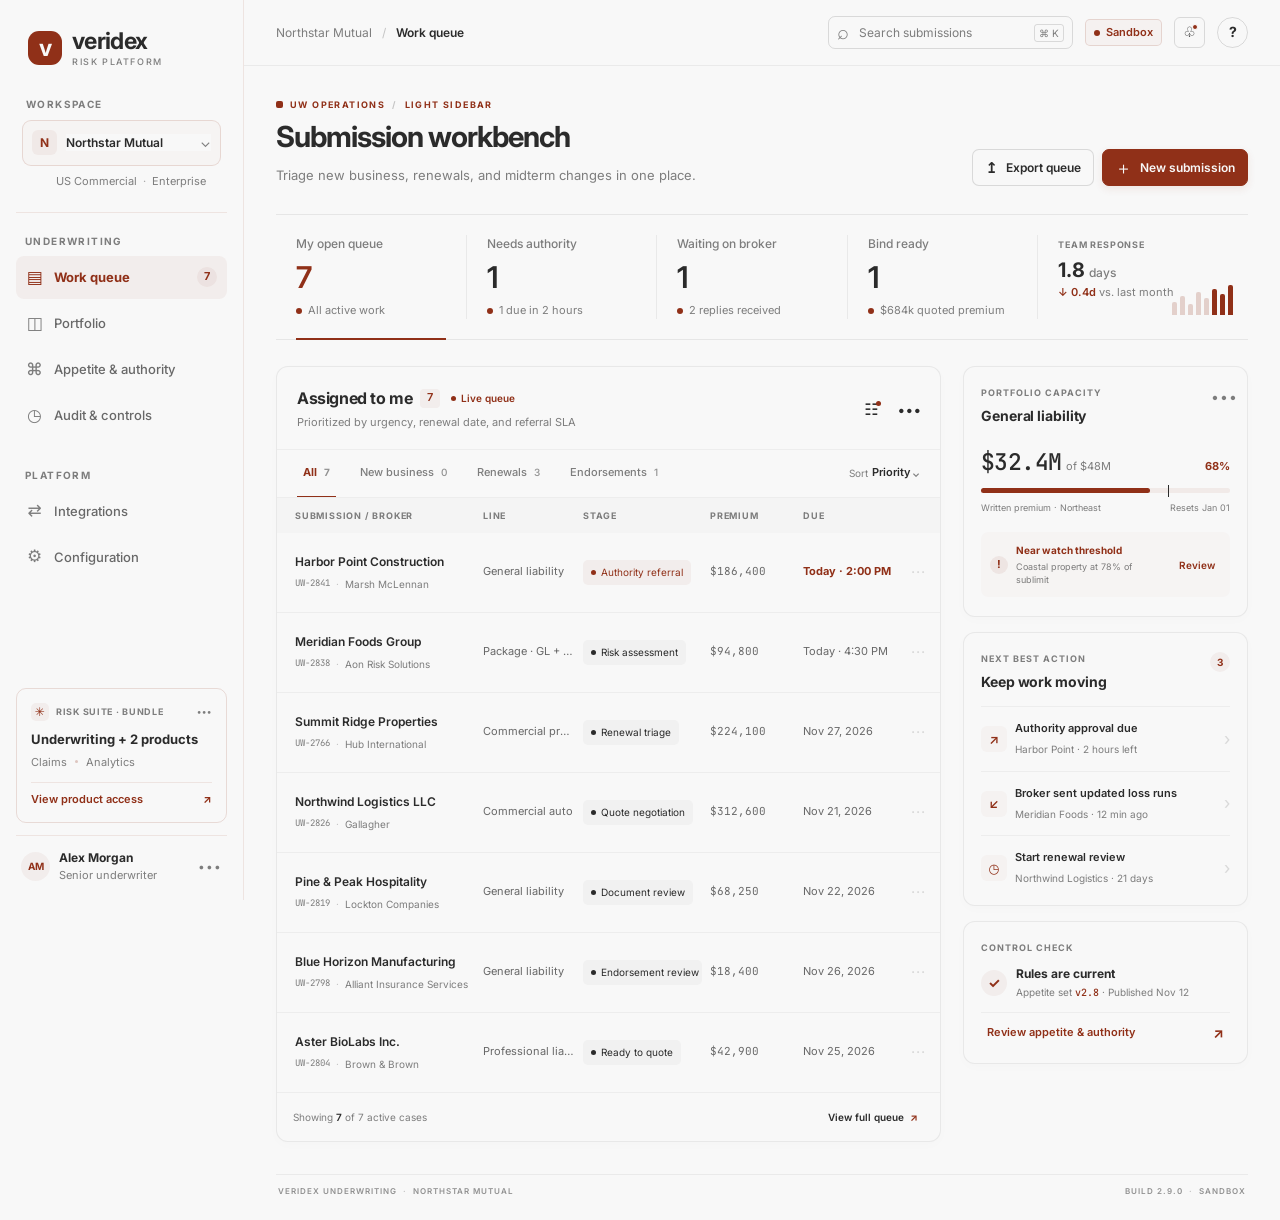
==== commit fea93457: "new" ====
--- a/sample/index.html
+++ b/sample/index.html
@@ -4,7 +4,7 @@
   <meta charset="utf-8">
   <meta name="viewport" content="width=device-width, initial-scale=1">
   <meta name="theme-color" content="#142b3b">
-  <title>Veridex | Underwriting workbench</title>
+  <title>Veridex | Underwriting · Light Sidebar</title>
   <link rel="stylesheet" href="styles.css">
 </head>
 <body>
@@ -17,14 +17,14 @@
         <div class="tenant-meta">US Commercial <span>·</span> Enterprise</div>
       </div>
       <div class="nav-group"><div class="nav-caption">Underwriting</div>
-        <button class="nav-item is-active" data-route="workbench"><span class="nav-icon">▤</span><span>Work queue</span><span class="nav-count">18</span></button>
-        <button class="nav-item" data-route="portfolio"><span class="nav-icon">◫</span><span>Portfolio</span></button>
-        <button class="nav-item" data-route="rules"><span class="nav-icon">⌘</span><span>Appetite & authority</span></button>
-        <button class="nav-item" data-route="audit"><span class="nav-icon">◷</span><span>Audit & controls</span></button>
+        <button class="nav-item is-active" data-route="workbench" aria-label="Work queue"><span class="nav-icon">▤</span><span>Work queue</span><span class="nav-count">18</span></button>
+        <button class="nav-item" data-route="portfolio" aria-label="Portfolio"><span class="nav-icon">◫</span><span>Portfolio</span></button>
+        <button class="nav-item" data-route="rules" aria-label="Appetite & authority"><span class="nav-icon">⌘</span><span>Appetite & authority</span></button>
+        <button class="nav-item" data-route="audit" aria-label="Audit & controls"><span class="nav-icon">◷</span><span>Audit & controls</span></button>
       </div>
       <div class="nav-group secondary-nav"><div class="nav-caption">Platform</div>
-        <button class="nav-item" data-route="integrations"><span class="nav-icon">⇄</span><span>Integrations</span></button>
-        <button class="nav-item" data-route="settings"><span class="nav-icon">⚙</span><span>Configuration</span></button>
+        <button class="nav-item" data-route="integrations" aria-label="Integrations"><span class="nav-icon">⇄</span><span>Integrations</span></button>
+        <button class="nav-item" data-route="settings" aria-label="Configuration"><span class="nav-icon">⚙</span><span>Configuration</span></button>
       </div>
       <div class="sidebar-bottom">
         <button class="plan-card" id="planToggle" aria-label="Switch between standalone and bundle plans"><span class="plan-top"><span class="plan-icon">✳</span><span id="planLabel">RISK SUITE · BUNDLE</span><span class="plan-more">•••</span></span><strong id="planName">Underwriting + 2 products</strong><span class="plan-products" id="planProducts">Claims <i></i> Analytics</span><span class="plan-manage">View product access <b>↗</b></span></button>
@@ -47,7 +47,7 @@
       <div class="page-content">
         <section class="route-page is-visible" id="route-workbench" aria-labelledby="pageTitle">
           <div class="page-heading">
-            <div><div class="overline"><span class="overline-mark"></span> UW OPERATIONS <span class="overline-sep">/</span> WED, NOV 19</div><h1 id="pageTitle">Submission workbench</h1><p class="page-description">Triage new business, renewals, and midterm changes in one place.</p></div>
+            <div><div class="overline"><span class="overline-mark"></span> UW OPERATIONS <span class="overline-sep">/</span> LIGHT SIDEBAR</div><h1 id="pageTitle">Submission workbench</h1><p class="page-description">Triage new business, renewals, and midterm changes in one place.</p></div>
             <div class="heading-actions"><button class="button button-secondary" id="exportQueue"><span>↥</span> Export queue</button><button class="button button-primary" id="newSubmission"><span class="button-plus">＋</span> New submission</button></div>
           </div>
 
--- a/sample/styles.css
+++ b/sample/styles.css
@@ -1,17 +1,37 @@
 @import url('https://fonts.googleapis.com/css2?family=Inter:wght@400;500;600;700&family=JetBrains+Mono:wght@400;500&display=swap');
-:root{font-family:Inter,system-ui,-apple-system,"Segoe UI",sans-serif;color:#1b2635;background:#f5f6f8;font-size:14px;font-synthesis:none;text-rendering:optimizeLegibility;--navy:#1b2635;--navy2:#243144;--navy3:#2e3f57;--ink:#1b2635;--muted:#647184;--soft:#8994a3;--line:#dce1e8;--line2:#e9edf2;--surface:#fff;--canvas:#f5f6f8;--orange:#f86407;--orange-dark:#d95606;--orange-light:#fff4ec;--green:#15803d;--green-light:#f0fdf4;--amber:#b45309;--amber-light:#fffbeb;--blue:#1d4ed8;--blue-light:#eff6ff;--purple:#7c3aed;--purple-light:#f5f3ff;--shadow:0 12px 34px rgba(27,38,53,.16);--sidebar:250px}
-*{box-sizing:border-box}body{margin:0;min-width:360px;background:var(--canvas);color:var(--ink);line-height:1.45;-webkit-font-smoothing:antialiased}button,input,select,textarea{font:inherit;color:inherit}button{cursor:pointer}button:focus-visible,a:focus-visible,input:focus-visible,select:focus-visible,textarea:focus-visible{outline:3px solid #f864074d;outline-offset:2px}button:disabled{opacity:.55;cursor:not-allowed}a{color:inherit;text-decoration:none}.shell{min-height:100vh;display:flex}.sidebar{position:fixed;z-index:5;inset:0 auto 0 0;width:var(--sidebar);padding:18px 14px 12px;background:var(--navy);color:#e7ecf3;display:flex;flex-direction:column}.brand{height:46px;display:flex;align-items:center;gap:10px;padding:0 10px;color:white}.brand-mark{width:30px;height:30px;display:grid;place-items:center;border-radius:8px;background:var(--orange);color:white;font-size:20px;font-weight:700;line-height:1}.brand-name{font-size:16px;line-height:1;font-weight:700;letter-spacing:-.3px}.brand-name span{display:block;margin-top:4px;font-size:9px;text-transform:uppercase;letter-spacing:1.2px;color:#91a0b4;font-weight:500}.tenant-wrap{padding:19px 7px 18px;border-bottom:1px solid #334156;margin-bottom:18px}.tenant-wrap>label,.nav-caption{display:block;color:#91a0b4;text-transform:uppercase;letter-spacing:1px;font-size:10px;font-weight:700;margin:0 4px 8px}.tenant-select-wrap{height:42px;display:flex;align-items:center;gap:9px;padding:0 9px;border:1px solid #40516a;background:#243144;border-radius:7px;position:relative}.tenant-avatar{display:grid;place-items:center;flex-shrink:0;width:25px;height:25px;border-radius:6px;background:#e6edf6;color:#2e3f57;font-size:12px;font-weight:700}.tenant-select-wrap select{min-width:0;flex:1;appearance:none;border:0;outline:0;background:transparent;color:white;font-size:12px;font-weight:600;padding-right:15px}.tenant-select-wrap select option{background:#243144;color:white}.select-caret{position:absolute;right:9px;color:#9eacbd;pointer-events:none}.tenant-meta{font-size:11px;color:#91a0b4;padding:8px 0 0 34px}.tenant-meta span{padding:0 3px;color:#566780}.nav-group{margin:0 0 20px}.nav-caption{margin:0 9px 7px}.nav-item{position:relative;width:100%;min-height:39px;padding:0 10px;display:flex;align-items:center;gap:11px;border:0;border-radius:6px;background:transparent;text-align:left;color:#c2cbd7;font-size:13px;font-weight:500}.nav-item:hover{background:#243144;color:white}.nav-item.is-active{background:var(--orange);color:#fff;font-weight:600;box-shadow:0 2px 8px #0002}.nav-icon{width:17px;text-align:center;color:#aeb9c8;font-size:17px;line-height:1}.nav-item.is-active .nav-icon{color:#fff}.nav-count{margin-left:auto;padding:2px 7px;background:#37485f;border-radius:10px;color:#e0e7ef;font-size:11px}.nav-item.is-active .nav-count{background:#ffffff2b}.sidebar-bottom{margin-top:auto}.plan-card{width:100%;padding:11px 12px;text-align:left;border:1px solid #3a4a60;border-radius:8px;background:linear-gradient(135deg,#26364b,#202d40);color:white;margin-bottom:12px}.plan-top{display:flex;align-items:center;gap:7px;color:#aab7c8;font-size:9px;font-weight:700;letter-spacing:.7px}.plan-icon{display:grid;place-items:center;width:18px;height:18px;border-radius:5px;background:#394b64;color:#ff9b60;font-size:12px}.plan-more{margin-left:auto;letter-spacing:1px}.plan-card strong{display:block;margin:9px 0 2px;font-size:13px}.plan-products{font-size:11px;color:#aab7c8}.plan-products i{display:inline-block;width:3px;height:3px;margin:0 5px 3px;background:#7b8ba0;border-radius:50%}.plan-manage{display:flex;justify-content:space-between;margin-top:11px;padding-top:9px;border-top:1px solid #3a4a60;color:#ff9b60;font-size:11px;font-weight:600}.user-profile{width:100%;height:49px;padding:8px 5px 0;display:flex;align-items:center;gap:9px;text-align:left;border:0;border-top:1px solid #344258;background:none;color:white}.user-avatar{display:grid;place-items:center;width:29px;height:29px;border-radius:50%;background:#ffd2b8;color:#72380c;font-size:10px;font-weight:700}.user-copy{min-width:0;flex:1}.user-copy strong{display:block;font-size:12px}.user-copy small{display:block;margin-top:2px;color:#96a4b7;font-size:11px}.profile-more{color:#91a0b4;letter-spacing:1px;font-size:12px}.main-shell{margin-left:var(--sidebar);width:calc(100% - var(--sidebar));min-width:0}.topbar{height:58px;position:sticky;top:0;z-index:4;display:flex;align-items:center;justify-content:space-between;gap:16px;padding:0 29px;background:#fff;border-bottom:1px solid var(--line);box-shadow:0 1px 2px #1b263508}.breadcrumbs{display:flex;align-items:center;gap:10px;white-space:nowrap;color:#6d7888;font-size:12px}.breadcrumbs b{color:#b5bdc8;font-weight:400}.breadcrumbs strong{color:#26364a;font-weight:600}.topbar-actions{display:flex;align-items:center;gap:12px}.global-search{width:min(245px,24vw);height:33px;display:flex;align-items:center;gap:8px;padding:0 8px;border:1px solid #dce1e8;border-radius:6px;color:#788496}.global-search>span{font-size:20px}.global-search input{width:100%;min-width:0;border:0;outline:none;background:transparent;font-size:12px}.global-search input::placeholder{color:#8994a3}.global-search kbd{white-space:nowrap;padding:2px 4px;border:1px solid #dce1e8;border-radius:3px;background:#fafbfc;color:#8a95a4;font:10px Inter}.env-badge{display:flex;align-items:center;gap:6px;padding:5px 8px;border:1px solid #efc6a6;background:#fff8f2;color:#a54b13;border-radius:5px;font-size:11px;font-weight:600}.env-badge i,.live-status i,.version-pill i{width:6px;height:6px;border-radius:50%;background:#ec741f}.icon-button,.help-button{position:relative;display:grid;place-items:center;width:31px;height:31px;border:1px solid #dce1e8;border-radius:6px;background:white;color:#667487;font-size:14px}.icon-button:hover,.help-button:hover{background:#f5f6f8}.notification-button i{position:absolute;right:6px;top:6px;width:6px;height:6px;background:var(--orange);border:1px solid white;border-radius:50%}.help-button{border-radius:50%;font-weight:700}.mobile-brand{display:none}.page-content{max-width:1600px;margin:auto;padding:26px 29px 18px}.route-page{display:none}.route-page.is-visible{display:block}.page-heading{display:flex;align-items:flex-end;justify-content:space-between;gap:20px;margin-bottom:20px}.overline{display:flex;align-items:center;gap:7px;color:#687587;font-size:10px;font-weight:700;letter-spacing:1px}.overline-mark{width:7px;height:7px;border-radius:2px;background:var(--orange)}.overline-sep{color:#c2c9d2}.page-heading h1{margin-top:6px;font-size:25px;line-height:1.2;letter-spacing:-.7px;font-weight:700;color:#1b2635}.page-description{margin-top:6px;color:#6c7787;font-size:13px}.heading-actions{display:flex;align-items:center;gap:8px}.button{height:35px;display:inline-flex;align-items:center;justify-content:center;gap:8px;padding:0 12px;border:1px solid #cfd6df;border-radius:6px;background:white;color:#39475a;font-size:12px;font-weight:600;white-space:nowrap}.button:hover{background:#f8f9fb;border-color:#b7c1ce}.button-primary{background:var(--orange);border-color:var(--orange);color:white}.button-primary:hover{background:var(--orange-dark);border-color:var(--orange-dark)}.button-secondary>span{font-size:15px}.button-plus{font-size:17px;font-weight:400}.summary-strip{display:grid;grid-template-columns:repeat(4,minmax(130px,1fr)) minmax(170px,1.1fr);gap:0;min-height:105px;margin-bottom:17px;padding:12px 0;border:1px solid var(--line);border-radius:8px;background:white;box-shadow:0 1px 2px #1b263508}.summary-card{position:relative;display:flex;flex-direction:column;align-items:flex-start;justify-content:center;padding:0 17px;border:0;border-right:1px solid var(--line2);background:transparent;text-align:left}.summary-card:after{content:"";position:absolute;left:17px;right:17px;bottom:-13px;height:2px;background:transparent}.summary-card:hover{background:#fafbfc}.summary-card.selected:after{background:var(--orange)}.summary-label{color:#677487;font-size:12px;font-weight:500}.summary-card>strong{margin-top:3px;color:#1e2b3c;font-size:24px;line-height:1.2;font-weight:700;letter-spacing:-.6px}.summary-foot{display:flex;align-items:center;gap:6px;margin-top:6px;color:#8792a1;font-size:11px}.summary-dot{width:6px;height:6px;border-radius:50%}.dot-navy{background:#61738b}.dot-orange{background:#f18740}.dot-blue{background:#5385d5}.dot-green{background:#3da36c}.summary-aside{position:relative;padding:3px 16px 0 20px}.aside-label{display:block;color:#8590a0;font-size:9px;font-weight:700;letter-spacing:.8px}.summary-aside>strong{display:inline-block;margin-top:5px;font-size:20px;letter-spacing:-.4px}.summary-aside>strong small{font-size:12px;font-weight:500;color:#758194;letter-spacing:0}.aside-trend{display:block;color:#20834c;font-size:11px;font-weight:600}.aside-trend span{color:#8a95a3;font-weight:400}.mini-bars{position:absolute;right:15px;bottom:4px;height:31px;display:flex;align-items:flex-end;gap:3px}.mini-bars i{width:5px;border-radius:2px 2px 0 0;background:#f6b48a}.mini-bars i:nth-last-child(-n+3){background:#f27a2e}.workbench-grid{display:grid;grid-template-columns:minmax(570px,1fr) 278px;align-items:start;gap:15px}.card-surface,.rail-card{border:1px solid var(--line);border-radius:8px;background:white;box-shadow:0 1px 2px #1b263508}.queue-panel{min-width:0;overflow:hidden}.queue-head{display:flex;align-items:center;justify-content:space-between;padding:16px 17px 13px}.section-heading-row{display:flex;align-items:center;gap:8px}.queue-head h2{font-size:16px;line-height:1.2;letter-spacing:-.2px}.count-badge{display:grid;place-items:center;min-width:20px;height:19px;padding:0 5px;border-radius:4px;background:#eff2f6;color:#4b5a6e;font-size:11px;font-weight:600}.live-status{display:flex;align-items:center;gap:5px;margin-left:3px;color:#508467;font-size:10px;font-weight:600}.live-status i{background:#39a364;width:5px;height:5px}.queue-head p{margin-top:5px;color:#8691a0;font-size:11px}.queue-head-actions{display:flex;gap:6px}.queue-head-actions .icon-button{border:0;width:28px;height:28px;font-weight:700;letter-spacing:1px}.filter-button{font-size:16px!important}.filter-dot{position:absolute;right:5px;top:5px;width:5px;height:5px;border-radius:50%;background:var(--orange)}.queue-toolbar{min-height:43px;display:flex;align-items:center;justify-content:space-between;gap:10px;padding:0 17px;border-top:1px solid var(--line2);border-bottom:1px solid var(--line2)}.queue-tabs{height:43px;display:flex;gap:18px;overflow-x:auto;scrollbar-width:none}.queue-tabs::-webkit-scrollbar{display:none}.queue-tabs button{position:relative;flex-shrink:0;border:0;background:none;color:#7d8999;font-size:11px;font-weight:500}.queue-tabs button span{margin-left:4px;color:#99a3af;font-size:10px}.queue-tabs button.active{color:#1f2d40;font-weight:700}.queue-tabs button.active:after{content:"";position:absolute;bottom:-1px;left:0;right:0;height:2px;background:var(--orange)}.sort-control{display:flex;align-items:center;gap:4px;flex-shrink:0;color:#8a95a3;font-size:10px}.sort-control select{appearance:none;max-width:80px;border:0;background:transparent;color:#465468;font-size:11px;font-weight:600;outline:none}.sort-control b{margin-left:-13px;pointer-events:none;color:#8290a1}.queue-list-head,.case-row{display:grid;grid-template-columns:minmax(178px,1.75fr) minmax(93px,1fr) minmax(108px,1.05fr) minmax(79px,.8fr) minmax(81px,.78fr) 20px;align-items:center;gap:8px;padding-left:15px;padding-right:13px}.queue-list-head{min-height:31px;background:#fafbfc;color:#8792a1;font-size:9px;font-weight:700;letter-spacing:.55px}.queue-rows{min-height:250px}.case-row{position:relative;min-height:64px;border-bottom:1px solid #edf0f4;cursor:pointer;transition:background .12s}.case-row:hover{background:#fff9f5}.case-row.selected{background:#fff7f1}.case-row.selected:before{content:"";position:absolute;left:0;top:0;bottom:0;width:3px;background:var(--orange)}.case-main{min-width:0}.case-title{overflow:hidden;text-overflow:ellipsis;white-space:nowrap;color:#28364a;font-size:12px;font-weight:600}.case-sub{display:flex;gap:6px;overflow:hidden;margin-top:4px;color:#8994a2;font-size:10px;white-space:nowrap}.case-sub span:first-child{font-family:"JetBrains Mono",monospace;color:#798697;font-size:9px}.case-sub b{font-weight:400;color:#b8c0ca}.case-lob{overflow:hidden;text-overflow:ellipsis;white-space:nowrap;color:#4f5d70;font-size:11px}.stage-chip{display:inline-flex;align-items:center;gap:5px;width:max-content;max-width:100%;padding:4px 7px;border:1px solid #e4e8ee;border-radius:4px;background:#fafbfc;color:#566477;font-size:10px;white-space:nowrap}.stage-chip:before{content:"";width:5px;height:5px;border-radius:50%;background:#8a96a5;flex-shrink:0}.stage-chip.warning{border-color:#f4d8c3;background:#fff8f2;color:#9d511c}.stage-chip.warning:before{background:#e78034}.stage-chip.success{border-color:#cce7d6;background:#f5fbf7;color:#277346}.stage-chip.success:before{background:#36a061}.stage-chip.info{border-color:#d4e1f7;background:#f6f9ff;color:#365e9b}.stage-chip.info:before{background:#5e8fd7}.premium-value{font-family:"JetBrains Mono",monospace;color:#27364a;font-size:10px;white-space:nowrap}.due-value{color:#758194;font-size:10px;white-space:nowrap}.due-value.urgent{color:#c25d12;font-weight:700}.row-menu{border:0;background:transparent;color:#a1aab6;font-size:15px;letter-spacing:1px}.queue-footer{height:40px;display:flex;align-items:center;justify-content:space-between;padding:0 16px;color:#8994a2;font-size:10px}.queue-footer strong{color:#4e5c6f;font-weight:600}.queue-footer button{border:0;background:none;color:#47596e;font-size:10px;font-weight:600}.queue-footer button b{margin-left:3px;color:var(--orange)}.right-rail{display:flex;flex-direction:column;gap:11px}.rail-card{padding:14px 14px 13px}.rail-title{display:flex;align-items:flex-start;justify-content:space-between}.rail-kicker{display:block;color:#8994a2;font-size:9px;font-weight:700;letter-spacing:.8px}.rail-title h3{margin-top:5px;font-size:13px;letter-spacing:-.1px}.more-button{width:25px;height:22px;border:0;background:transparent;color:#909baa;letter-spacing:1px}.capacity-amount{display:flex;align-items:baseline;gap:5px;margin-top:15px}.capacity-amount strong{color:#25364a;font-family:"JetBrains Mono",monospace;font-size:20px;letter-spacing:-.6px}.capacity-amount span{color:#8792a1;font-size:11px}.capacity-amount b{margin-left:auto;color:#526277;font-size:11px}.capacity-track{position:relative;height:6px;margin-top:9px;overflow:visible;border-radius:5px;background:#e9edf2}.capacity-track>i:first-child{display:block;height:100%;border-radius:5px;background:var(--orange)}.capacity-track .capacity-marker{position:absolute;top:-3px;height:12px;width:1px;background:#5d6b7d}.capacity-foot{display:flex;justify-content:space-between;gap:5px;margin-top:8px;color:#8994a2;font-size:9px}.risk-note{display:flex;align-items:center;gap:8px;margin-top:13px;padding:9px 8px;border:1px solid #f1dcc9;border-radius:5px;background:#fff9f4}.risk-note-icon{display:grid;place-items:center;width:18px;height:18px;border-radius:50%;background:#fbe3d0;color:#b85d1d;font-size:11px;font-weight:700}.risk-note>span:nth-child(2){flex:1}.risk-note strong,.risk-note small{display:block}.risk-note strong{font-size:10px;color:#674426}.risk-note small{margin-top:2px;color:#927b67;font-size:9px}.risk-note button{border:0;background:none;color:#bd5a17;font-size:10px;font-weight:600}.attention-count{display:grid;place-items:center;min-width:20px;height:20px;border-radius:50%;background:#fff1e6;color:#c65d17;font-size:10px;font-weight:700}.attention-item{width:100%;display:flex;align-items:center;gap:8px;padding:11px 0 0;margin-top:10px;border:0;border-top:1px solid #edf0f4;background:none;text-align:left}.attention-symbol{display:grid;place-items:center;width:26px;height:26px;flex-shrink:0;border-radius:6px;font-size:13px;font-weight:600}.symbol-orange{background:#fff1e6;color:#c65d17}.symbol-blue{background:#edf4ff;color:#4578c2}.symbol-purple{background:#f3efff;color:#7961bd}.attention-item>span:nth-child(2){min-width:0;flex:1}.attention-item strong,.attention-item small{display:block;overflow:hidden;text-overflow:ellipsis;white-space:nowrap}.attention-item strong{color:#3a485c;font-size:10px;font-weight:600}.attention-item small{margin-top:3px;color:#8994a2;font-size:9px}.attention-item>b{color:#9aa4b1;font-size:17px;font-weight:400}.attention-item:hover strong{color:var(--orange-dark)}.control-title{display:flex;align-items:center;gap:9px;margin-top:11px}.control-check{display:grid;place-items:center;width:26px;height:26px;border-radius:50%;background:#eaf7ef;color:#25834a;font-weight:700}.control-title h3{font-size:11px}.control-title p{margin-top:3px;color:#8a95a3;font-size:9px}.control-title p strong{color:#58677a;font-family:"JetBrains Mono",monospace;font-weight:500}.compliance-card>button{width:100%;display:flex;align-items:center;justify-content:space-between;margin-top:11px;padding-top:10px;border:0;border-top:1px solid #edf0f4;background:none;color:#4c5b70;font-size:10px;font-weight:600;text-align:left}.compliance-card>button b{color:var(--orange);font-size:14px}.app-footer{display:flex;justify-content:space-between;margin-top:24px;padding:11px 2px 3px;border-top:1px solid #e2e6eb;color:#a1aab5;font-size:9px;font-weight:600;letter-spacing:.7px}.app-footer b{padding:0 3px;color:#c3cad3}.alternate-content{min-height:420px}.version-pill{display:flex;align-items:center;gap:6px;color:#4b795d;font-size:11px}.version-pill i{background:#3aa363}
+:root{font-family:Inter,system-ui,-apple-system,"Segoe UI",sans-serif;color:#903018;background:#f8f8f8;font-size:14px;font-synthesis:none;text-rendering:optimizeLegibility;--navy:#903018;--navy2:#903018;--navy3:#903018;--ink:#903018;--muted:#2b2b2b99;--soft:#2b2b2b99;--line:#f8f8f8;--line2:#f8f8f8;--surface:#f8f8f8;--canvas:#f8f8f8;--orange:#903018;--orange-dark:#903018;--orange-light:#f8f8f8;--green:#903018;--green-light:#f8f8f8;--amber:#2b2b2b99;--amber-light:#f8f8f8;--blue:#903018;--blue-light:#f8f8f8;--purple:#2b2b2b99;--purple-light:#f8f8f8;--shadow:0 12px 34px #2b2b2b20;--sidebar:250px}
+*{box-sizing:border-box}body{margin:0;min-width:360px;background:var(--canvas);color:var(--ink);line-height:1.45;-webkit-font-smoothing:antialiased}button,input,select,textarea{font:inherit;color:inherit}button{cursor:pointer}button:focus-visible,a:focus-visible,input:focus-visible,select:focus-visible,textarea:focus-visible{outline:3px solid #903018;outline-offset:2px}button:disabled{opacity:.55;cursor:not-allowed}a{color:inherit;text-decoration:none}.shell{min-height:100vh;display:flex}.sidebar{position:fixed;z-index:5;inset:0 auto 0 0;width:var(--sidebar);padding:18px 14px 12px;background:var(--navy);color:#f8f8f8;display:flex;flex-direction:column}.brand{height:46px;display:flex;align-items:center;gap:10px;padding:0 10px;color:white}.brand-mark{width:30px;height:30px;display:grid;place-items:center;border-radius:8px;background:var(--orange);color:white;font-size:20px;font-weight:700;line-height:1}.brand-name{font-size:16px;line-height:1;font-weight:700;letter-spacing:-.3px}.brand-name span{display:block;margin-top:4px;font-size:9px;text-transform:uppercase;letter-spacing:1.2px;color:#2b2b2b26;font-weight:500}.tenant-wrap{padding:19px 7px 18px;border-bottom:1px solid #903018;margin-bottom:18px}.tenant-wrap>label,.nav-caption{display:block;color:#2b2b2b26;text-transform:uppercase;letter-spacing:1px;font-size:10px;font-weight:700;margin:0 4px 8px}.tenant-select-wrap{height:42px;display:flex;align-items:center;gap:9px;padding:0 9px;border:1px solid #903018;background:#903018;border-radius:7px;position:relative}.tenant-avatar{display:grid;place-items:center;flex-shrink:0;width:25px;height:25px;border-radius:6px;background:#f8f8f8;color:#903018;font-size:12px;font-weight:700}.tenant-select-wrap select{min-width:0;flex:1;appearance:none;border:0;outline:0;background:transparent;color:white;font-size:12px;font-weight:600;padding-right:15px}.tenant-select-wrap select option{background:#903018;color:white}.select-caret{position:absolute;right:9px;color:#2b2b2b26;pointer-events:none}.tenant-meta{font-size:11px;color:#2b2b2b26;padding:8px 0 0 34px}.tenant-meta span{padding:0 3px;color:#903018}.nav-group{margin:0 0 20px}.nav-caption{margin:0 9px 7px}.nav-item{position:relative;width:100%;min-height:39px;padding:0 10px;display:flex;align-items:center;gap:11px;border:0;border-radius:6px;background:transparent;text-align:left;color:#2b2b2b26;font-size:13px;font-weight:500}.nav-item:hover{background:#903018;color:white}.nav-item.is-active{background:var(--orange);color:#f8f8f8;font-weight:600;box-shadow:0 2px 8px #2b2b2b}.nav-icon{width:17px;text-align:center;color:#2b2b2b26;font-size:17px;line-height:1}.nav-item.is-active .nav-icon{color:#f8f8f8}.nav-count{margin-left:auto;padding:2px 7px;background:#903018;border-radius:10px;color:#f8f8f8;font-size:11px}.nav-item.is-active .nav-count{background:#f8f8f8}.sidebar-bottom{margin-top:auto}.plan-card{width:100%;padding:11px 12px;text-align:left;border:1px solid #903018;border-radius:8px;background:linear-gradient(135deg,#903018,#903018);color:white;margin-bottom:12px}.plan-top{display:flex;align-items:center;gap:7px;color:#2b2b2b26;font-size:9px;font-weight:700;letter-spacing:.7px}.plan-icon{display:grid;place-items:center;width:18px;height:18px;border-radius:5px;background:#903018;color:#2b2b2b26;font-size:12px}.plan-more{margin-left:auto;letter-spacing:1px}.plan-card strong{display:block;margin:9px 0 2px;font-size:13px}.plan-products{font-size:11px;color:#2b2b2b26}.plan-products i{display:inline-block;width:3px;height:3px;margin:0 5px 3px;background:#2b2b2b99;border-radius:50%}.plan-manage{display:flex;justify-content:space-between;margin-top:11px;padding-top:9px;border-top:1px solid #903018;color:#2b2b2b26;font-size:11px;font-weight:600}.user-profile{width:100%;height:49px;padding:8px 5px 0;display:flex;align-items:center;gap:9px;text-align:left;border:0;border-top:1px solid #903018;background:none;color:white}.user-avatar{display:grid;place-items:center;width:29px;height:29px;border-radius:50%;background:#2b2b2b26;color:#903018;font-size:10px;font-weight:700}.user-copy{min-width:0;flex:1}.user-copy strong{display:block;font-size:12px}.user-copy small{display:block;margin-top:2px;color:#2b2b2b26;font-size:11px}.profile-more{color:#2b2b2b26;letter-spacing:1px;font-size:12px}.main-shell{margin-left:var(--sidebar);width:calc(100% - var(--sidebar));min-width:0}.topbar{height:58px;position:sticky;top:0;z-index:4;display:flex;align-items:center;justify-content:space-between;gap:16px;padding:0 29px;background:#f8f8f8;border-bottom:1px solid var(--line);box-shadow:0 1px 2px #903018}.breadcrumbs{display:flex;align-items:center;gap:10px;white-space:nowrap;color:#2b2b2b99;font-size:12px}.breadcrumbs b{color:#2b2b2b26;font-weight:400}.breadcrumbs strong{color:#903018;font-weight:600}.topbar-actions{display:flex;align-items:center;gap:12px}.global-search{width:min(245px,24vw);height:33px;display:flex;align-items:center;gap:8px;padding:0 8px;border:1px solid #f8f8f8;border-radius:6px;color:#2b2b2b99}.global-search>span{font-size:20px}.global-search input{width:100%;min-width:0;border:0;outline:none;background:transparent;font-size:12px}.global-search input::placeholder{color:#2b2b2b99}.global-search kbd{white-space:nowrap;padding:2px 4px;border:1px solid #f8f8f8;border-radius:3px;background:#f8f8f8;color:#2b2b2b99;font:10px Inter}.env-badge{display:flex;align-items:center;gap:6px;padding:5px 8px;border:1px solid #2b2b2b26;background:#f8f8f8;color:#903018;border-radius:5px;font-size:11px;font-weight:600}.env-badge i,.live-status i,.version-pill i{width:6px;height:6px;border-radius:50%;background:#2b2b2b99}.icon-button,.help-button{position:relative;display:grid;place-items:center;width:31px;height:31px;border:1px solid #f8f8f8;border-radius:6px;background:white;color:#2b2b2b99;font-size:14px}.icon-button:hover,.help-button:hover{background:#f8f8f8}.notification-button i{position:absolute;right:6px;top:6px;width:6px;height:6px;background:var(--orange);border:1px solid white;border-radius:50%}.help-button{border-radius:50%;font-weight:700}.mobile-brand{display:none}.page-content{max-width:1600px;margin:auto;padding:26px 29px 18px}.route-page{display:none}.route-page.is-visible{display:block}.page-heading{display:flex;align-items:flex-end;justify-content:space-between;gap:20px;margin-bottom:20px}.overline{display:flex;align-items:center;gap:7px;color:#2b2b2b99;font-size:10px;font-weight:700;letter-spacing:1px}.overline-mark{width:7px;height:7px;border-radius:2px;background:var(--orange)}.overline-sep{color:#2b2b2b26}.page-heading h1{margin-top:6px;font-size:25px;line-height:1.2;letter-spacing:-.7px;font-weight:700;color:#903018}.page-description{margin-top:6px;color:#2b2b2b99;font-size:13px}.heading-actions{display:flex;align-items:center;gap:8px}.button{height:35px;display:inline-flex;align-items:center;justify-content:center;gap:8px;padding:0 12px;border:1px solid #2b2b2b26;border-radius:6px;background:white;color:#903018;font-size:12px;font-weight:600;white-space:nowrap}.button:hover{background:#f8f8f8;border-color:#2b2b2b26}.button-primary{background:var(--orange);border-color:var(--orange);color:white}.button-primary:hover{background:var(--orange-dark);border-color:var(--orange-dark)}.button-secondary>span{font-size:15px}.button-plus{font-size:17px;font-weight:400}.summary-strip{display:grid;grid-template-columns:repeat(4,minmax(130px,1fr)) minmax(170px,1.1fr);gap:0;min-height:105px;margin-bottom:17px;padding:12px 0;border:1px solid var(--line);border-radius:8px;background:white;box-shadow:0 1px 2px #903018}.summary-card{position:relative;display:flex;flex-direction:column;align-items:flex-start;justify-content:center;padding:0 17px;border:0;border-right:1px solid var(--line2);background:transparent;text-align:left}.summary-card:after{content:"";position:absolute;left:17px;right:17px;bottom:-13px;height:2px;background:transparent}.summary-card:hover{background:#f8f8f8}.summary-card.selected:after{background:var(--orange)}.summary-label{color:#2b2b2b99;font-size:12px;font-weight:500}.summary-card>strong{margin-top:3px;color:#2b2b2b;font-size:24px;line-height:1.2;font-weight:700;letter-spacing:-.6px}.summary-foot{display:flex;align-items:center;gap:6px;margin-top:6px;color:#2b2b2b99;font-size:11px}.summary-dot{width:6px;height:6px;border-radius:50%}.dot-navy{background:#2b2b2b99}.dot-orange{background:#2b2b2b99}.dot-blue{background:#2b2b2b99}.dot-green{background:#2b2b2b99}.summary-aside{position:relative;padding:3px 16px 0 20px}.aside-label{display:block;color:#2b2b2b99;font-size:9px;font-weight:700;letter-spacing:.8px}.summary-aside>strong{display:inline-block;margin-top:5px;font-size:20px;letter-spacing:-.4px}.summary-aside>strong small{font-size:12px;font-weight:500;color:#2b2b2b99;letter-spacing:0}.aside-trend{display:block;color:#903018;font-size:11px;font-weight:600}.aside-trend span{color:#2b2b2b99;font-weight:400}.mini-bars{position:absolute;right:15px;bottom:4px;height:31px;display:flex;align-items:flex-end;gap:3px}.mini-bars i{width:5px;border-radius:2px 2px 0 0;background:#2b2b2b26}.mini-bars i:nth-last-child(-n+3){background:#2b2b2b99}.workbench-grid{display:grid;grid-template-columns:minmax(570px,1fr) 278px;align-items:start;gap:15px}.card-surface,.rail-card{border:1px solid var(--line);border-radius:8px;background:white;box-shadow:0 1px 2px #903018}.queue-panel{min-width:0;overflow:hidden}.queue-head{display:flex;align-items:center;justify-content:space-between;padding:16px 17px 13px}.section-heading-row{display:flex;align-items:center;gap:8px}.queue-head h2{font-size:16px;line-height:1.2;letter-spacing:-.2px}.count-badge{display:grid;place-items:center;min-width:20px;height:19px;padding:0 5px;border-radius:4px;background:#f8f8f8;color:#903018;font-size:11px;font-weight:600}.live-status{display:flex;align-items:center;gap:5px;margin-left:3px;color:#903018;font-size:10px;font-weight:600}.live-status i{background:#903018;width:5px;height:5px}.queue-head p{margin-top:5px;color:#2b2b2b99;font-size:11px}.queue-head-actions{display:flex;gap:6px}.queue-head-actions .icon-button{border:0;width:28px;height:28px;font-weight:700;letter-spacing:1px}.filter-button{font-size:16px!important}.filter-dot{position:absolute;right:5px;top:5px;width:5px;height:5px;border-radius:50%;background:var(--orange)}.queue-toolbar{min-height:43px;display:flex;align-items:center;justify-content:space-between;gap:10px;padding:0 17px;border-top:1px solid var(--line2);border-bottom:1px solid var(--line2)}.queue-tabs{height:43px;display:flex;gap:18px;overflow-x:auto;scrollbar-width:none}.queue-tabs::-webkit-scrollbar{display:none}.queue-tabs button{position:relative;flex-shrink:0;border:0;background:none;color:#2b2b2b99;font-size:11px;font-weight:500}.queue-tabs button span{margin-left:4px;color:#2b2b2b26;font-size:10px}.queue-tabs button.active{color:#903018;font-weight:700}.queue-tabs button.active:after{content:"";position:absolute;bottom:-1px;left:0;right:0;height:2px;background:var(--orange)}.sort-control{display:flex;align-items:center;gap:4px;flex-shrink:0;color:#2b2b2b99;font-size:10px}.sort-control select{appearance:none;max-width:80px;border:0;background:transparent;color:#903018;font-size:11px;font-weight:600;outline:none}.sort-control b{margin-left:-13px;pointer-events:none;color:#2b2b2b99}.queue-list-head,.case-row{display:grid;grid-template-columns:minmax(178px,1.75fr) minmax(93px,1fr) minmax(108px,1.05fr) minmax(79px,.8fr) minmax(81px,.78fr) 20px;align-items:center;gap:8px;padding-left:15px;padding-right:13px}.queue-list-head{min-height:31px;background:#f8f8f8;color:#2b2b2b99;font-size:9px;font-weight:700;letter-spacing:.55px}.queue-rows{min-height:250px}.case-row{position:relative;min-height:64px;border-bottom:1px solid #f8f8f8;cursor:pointer;transition:background .12s}.case-row:hover{background:#f8f8f8}.case-row.selected{background:#f8f8f8}.case-row.selected:before{content:"";position:absolute;left:0;top:0;bottom:0;width:3px;background:var(--orange)}.case-main{min-width:0}.case-title{overflow:hidden;text-overflow:ellipsis;white-space:nowrap;color:#903018;font-size:12px;font-weight:600}.case-sub{display:flex;gap:6px;overflow:hidden;margin-top:4px;color:#2b2b2b99;font-size:10px;white-space:nowrap}.case-sub span:first-child{font-family:"JetBrains Mono",monospace;color:#2b2b2b99;font-size:9px}.case-sub b{font-weight:400;color:#2b2b2b26}.case-lob{overflow:hidden;text-overflow:ellipsis;white-space:nowrap;color:#903018;font-size:11px}.stage-chip{display:inline-flex;align-items:center;gap:5px;width:max-content;max-width:100%;padding:4px 7px;border:1px solid #f8f8f8;border-radius:4px;background:#f8f8f8;color:#903018;font-size:10px;white-space:nowrap}.stage-chip:before{content:"";width:5px;height:5px;border-radius:50%;background:#2b2b2b99;flex-shrink:0}.stage-chip.warning{border-color:#2b2b2b26;background:#f8f8f8;color:#903018}.stage-chip.warning:before{background:#2b2b2b99}.stage-chip.success{border-color:#2b2b2b26;background:#f8f8f8;color:#903018}.stage-chip.success:before{background:#903018}.stage-chip.info{border-color:#f8f8f8;background:#f8f8f8;color:#903018}.stage-chip.info:before{background:#2b2b2b99}.premium-value{font-family:"JetBrains Mono",monospace;color:#903018;font-size:10px;white-space:nowrap}.due-value{color:#2b2b2b99;font-size:10px;white-space:nowrap}.due-value.urgent{color:#903018;font-weight:700}.row-menu{border:0;background:transparent;color:#2b2b2b26;font-size:15px;letter-spacing:1px}.queue-footer{height:40px;display:flex;align-items:center;justify-content:space-between;padding:0 16px;color:#2b2b2b99;font-size:10px}.queue-footer strong{color:#903018;font-weight:600}.queue-footer button{border:0;background:none;color:#903018;font-size:10px;font-weight:600}.queue-footer button b{margin-left:3px;color:var(--orange)}.right-rail{display:flex;flex-direction:column;gap:11px}.rail-card{padding:14px 14px 13px}.rail-title{display:flex;align-items:flex-start;justify-content:space-between}.rail-kicker{display:block;color:#2b2b2b99;font-size:9px;font-weight:700;letter-spacing:.8px}.rail-title h3{margin-top:5px;font-size:13px;letter-spacing:-.1px}.more-button{width:25px;height:22px;border:0;background:transparent;color:#2b2b2b99;letter-spacing:1px}.capacity-amount{display:flex;align-items:baseline;gap:5px;margin-top:15px}.capacity-amount strong{color:#903018;font-family:"JetBrains Mono",monospace;font-size:20px;letter-spacing:-.6px}.capacity-amount span{color:#2b2b2b99;font-size:11px}.capacity-amount b{margin-left:auto;color:#903018;font-size:11px}.capacity-track{position:relative;height:6px;margin-top:9px;overflow:visible;border-radius:5px;background:#f8f8f8}.capacity-track>i:first-child{display:block;height:100%;border-radius:5px;background:var(--orange)}.capacity-track .capacity-marker{position:absolute;top:-3px;height:12px;width:1px;background:#903018}.capacity-foot{display:flex;justify-content:space-between;gap:5px;margin-top:8px;color:#2b2b2b99;font-size:9px}.risk-note{display:flex;align-items:center;gap:8px;margin-top:13px;padding:9px 8px;border:1px solid #f8f8f8;border-radius:5px;background:#f8f8f8}.risk-note-icon{display:grid;place-items:center;width:18px;height:18px;border-radius:50%;background:#f8f8f8;color:#903018;font-size:11px;font-weight:700}.risk-note>span:nth-child(2){flex:1}.risk-note strong,.risk-note small{display:block}.risk-note strong{font-size:10px;color:#903018}.risk-note small{margin-top:2px;color:#2b2b2b99;font-size:9px}.risk-note button{border:0;background:none;color:#903018;font-size:10px;font-weight:600}.attention-count{display:grid;place-items:center;min-width:20px;height:20px;border-radius:50%;background:#f8f8f8;color:#903018;font-size:10px;font-weight:700}.attention-item{width:100%;display:flex;align-items:center;gap:8px;padding:11px 0 0;margin-top:10px;border:0;border-top:1px solid #f8f8f8;background:none;text-align:left}.attention-symbol{display:grid;place-items:center;width:26px;height:26px;flex-shrink:0;border-radius:6px;font-size:13px;font-weight:600}.symbol-orange{background:#f8f8f8;color:#903018}.symbol-blue{background:#f8f8f8;color:#2b2b2b99}.symbol-purple{background:#f8f8f8;color:#2b2b2b99}.attention-item>span:nth-child(2){min-width:0;flex:1}.attention-item strong,.attention-item small{display:block;overflow:hidden;text-overflow:ellipsis;white-space:nowrap}.attention-item strong{color:#903018;font-size:10px;font-weight:600}.attention-item small{margin-top:3px;color:#2b2b2b99;font-size:9px}.attention-item>b{color:#2b2b2b26;font-size:17px;font-weight:400}.attention-item:hover strong{color:var(--orange-dark)}.control-title{display:flex;align-items:center;gap:9px;margin-top:11px}.control-check{display:grid;place-items:center;width:26px;height:26px;border-radius:50%;background:#f8f8f8;color:#903018;font-weight:700}.control-title h3{font-size:11px}.control-title p{margin-top:3px;color:#2b2b2b99;font-size:9px}.control-title p strong{color:#903018;font-family:"JetBrains Mono",monospace;font-weight:500}.compliance-card>button{width:100%;display:flex;align-items:center;justify-content:space-between;margin-top:11px;padding-top:10px;border:0;border-top:1px solid #f8f8f8;background:none;color:#903018;font-size:10px;font-weight:600;text-align:left}.compliance-card>button b{color:var(--orange);font-size:14px}.app-footer{display:flex;justify-content:space-between;margin-top:24px;padding:11px 2px 3px;border-top:1px solid #f8f8f8;color:#2b2b2b26;font-size:9px;font-weight:600;letter-spacing:.7px}.app-footer b{padding:0 3px;color:#2b2b2b26}.alternate-content{min-height:420px}.version-pill{display:flex;align-items:center;gap:6px;color:#903018;font-size:11px}.version-pill i{background:#903018}
 
 /* Case workbench drawer */
-.drawer-backdrop,.dialog-backdrop{position:fixed;inset:0;z-index:20;display:none;background:rgba(17,28,42,.43);backdrop-filter:blur(1px)}.drawer-backdrop.open,.dialog-backdrop.open{display:block}.case-drawer{position:absolute;top:0;right:0;width:min(820px,94vw);height:100%;overflow:auto;background:#f7f8fa;box-shadow:-14px 0 40px #101c2b26;animation:drawerIn .18s ease}@keyframes drawerIn{from{transform:translateX(18px);opacity:.7}to{transform:none;opacity:1}}.drawer-header{position:sticky;top:0;z-index:2;padding:16px 22px 0;background:white;border-bottom:1px solid var(--line)}.drawer-topline{display:flex;align-items:center;justify-content:space-between;color:#8490a0;font-size:10px;font-weight:600;letter-spacing:.6px}.drawer-id{font-family:"JetBrains Mono",monospace;color:#68778b}.drawer-close{width:28px;height:28px;border:1px solid #dce1e8;border-radius:5px;background:white;color:#607085;font-size:18px;line-height:1}.drawer-title-row{display:flex;align-items:flex-start;justify-content:space-between;gap:10px;margin-top:9px;padding-bottom:13px}.drawer-title-row h2{color:#202e41;font-size:20px;letter-spacing:-.45px}.drawer-title-row p{margin-top:4px;color:#7b8797;font-size:11px}.drawer-actions{display:flex;gap:6px}.button.small{height:30px;padding:0 9px;font-size:11px}.workflow-steps{display:flex;align-items:center;gap:0;overflow-x:auto;padding:0 0 13px;scrollbar-width:thin}.workflow-step{display:flex;align-items:center;gap:5px;color:#98a2af;font-size:10px;white-space:nowrap}.workflow-step:not(:last-child):after{content:"";width:22px;height:1px;margin:0 7px;background:#dce2e9}.workflow-step i{display:grid;place-items:center;width:17px;height:17px;border:1px solid #d9dfe6;border-radius:50%;background:#fff;font-style:normal;font-size:9px}.workflow-step.done{color:#3f805a}.workflow-step.done i{border-color:#6ab17e;background:#eaf7ef;color:#378151}.workflow-step.current{color:#a94e11;font-weight:700}.workflow-step.current i{border-color:var(--orange);background:var(--orange);color:#fff}.drawer-body{padding:15px 22px 75px}.drawer-metrics{display:grid;grid-template-columns:repeat(4,1fr);gap:8px;margin-bottom:13px}.drawer-metric{padding:9px 11px;border:1px solid var(--line);border-radius:6px;background:white}.drawer-metric span{display:block;color:#8490a0;font-size:9px;text-transform:uppercase;letter-spacing:.55px}.drawer-metric strong{display:block;margin-top:4px;color:#2b394c;font-size:12px}.drawer-tabs{display:flex;gap:18px;overflow-x:auto;border-bottom:1px solid #dce2e9;background:transparent}.drawer-tabs button{position:relative;flex-shrink:0;padding:11px 1px;border:0;background:transparent;color:#7d8998;font-size:11px;font-weight:500}.drawer-tabs button.active{color:#26364a;font-weight:700}.drawer-tabs button.active:after{content:"";position:absolute;left:0;right:0;bottom:-1px;height:2px;background:var(--orange)}.drawer-content{padding-top:12px}.detail-grid{display:grid;grid-template-columns:1fr 1fr;gap:10px}.detail-card{min-width:0;padding:13px;border:1px solid var(--line);border-radius:7px;background:white}.detail-card.full{grid-column:1/-1}.detail-card h3{margin-bottom:10px;color:#334257;font-size:12px}.data-pair{display:flex;align-items:center;justify-content:space-between;gap:8px;padding:7px 0;border-bottom:1px solid #eef1f4;font-size:11px}.data-pair:last-child{border-bottom:0;padding-bottom:0}.data-pair span{color:#7b8797}.data-pair strong{color:#37465a;font-size:10px;font-weight:600;text-align:right}.small-status{display:inline-flex;padding:3px 6px;border-radius:3px;background:#f0f2f5;color:#607084;font-size:9px}.small-status.pass{background:#edf8f0;color:#277346}.small-status.warn{background:#fff4e9;color:#a65417}.completion-line{display:flex;justify-content:space-between;color:#758194;font-size:10px}.completion-track{height:6px;margin:7px 0 9px;border-radius:4px;background:#e9edf2}.completion-track i{display:block;height:100%;border-radius:4px;background:#43a16a}.doc-row{display:flex;align-items:center;gap:7px;padding:7px 0;border-top:1px solid #eff1f4;color:#435268;font-size:10px}.doc-icon{display:grid;place-items:center;width:21px;height:24px;border:1px solid #dfe4eb;border-radius:4px;background:#fafbfc;color:#d4601e;font-size:9px;font-weight:700}.doc-row span:nth-child(2){min-width:0;flex:1;overflow:hidden;text-overflow:ellipsis;white-space:nowrap}.doc-row small{color:#8994a2;font-size:9px}.check-row{display:flex;align-items:center;gap:7px;margin:8px 0;color:#556378;font-size:10px}.check-row i{display:grid;place-items:center;width:15px;height:15px;border-radius:3px;background:#eaf7ef;color:#378151;font-size:9px;font-style:normal}.check-row.warn i{background:#fff2e5;color:#ba641e}.drawer-footer{position:fixed;right:0;bottom:0;width:min(820px,94vw);z-index:3;display:flex;align-items:center;justify-content:space-between;gap:8px;padding:10px 21px;border-top:1px solid var(--line);background:white}.drawer-footer .status-line{color:#738092;font-size:10px}.drawer-footer-actions{display:flex;gap:6px}.quote-head,.quote-row{display:grid;grid-template-columns:minmax(120px,1.25fr) repeat(3,minmax(85px,.8fr)) 92px;gap:8px;align-items:center}.quote-head{padding:8px 0;border-bottom:1px solid var(--line);color:#8792a1;font-size:9px;font-weight:700;letter-spacing:.5px}.quote-row{padding:10px 0;border-bottom:1px solid #eef1f4;color:#425167;font-size:10px}.quote-row:last-child{border-bottom:0}.quote-row strong{font-size:11px}.quote-row .price{font-family:"JetBrains Mono",monospace;color:#28374b;font-weight:600}.timeline{margin-left:5px;padding-left:16px;border-left:1px solid #e2e7ed}.timeline-event{position:relative;padding:1px 0 14px}.timeline-event:before{content:"";position:absolute;left:-20px;top:4px;width:7px;height:7px;border-radius:50%;background:var(--orange);box-shadow:0 0 0 3px white,0 0 0 4px #f4b184}.timeline-event strong{display:block;color:#455469;font-size:10px}.timeline-event p{margin-top:3px;color:#788597;font-size:10px;line-height:1.5}.timeline-event time{display:block;margin-top:3px;color:#9aa4b0;font-size:9px}.drawer-note{margin-top:8px;padding:10px;border-left:2px solid #f28b48;background:#fff9f4;color:#657286;font-size:10px;line-height:1.55}.drawer-note strong{color:#46566b}.drawer-sticky-meta{display:flex;align-items:center;justify-content:space-between;padding:8px 10px;border-radius:5px;background:#eef2f6;color:#68778a;font-size:10px}.drawer-sticky-meta strong{color:#405067}.modal-dialog{width:min(480px,92vw);margin:10vh auto 0;padding:22px;border:1px solid #dce2e9;border-radius:9px;background:white;box-shadow:var(--shadow);animation:modalIn .15s ease}@keyframes modalIn{from{transform:translateY(7px);opacity:.5}to{transform:none;opacity:1}}.dialog h2{font-size:18px;letter-spacing:-.3px}.dialog>p{margin-top:6px;color:#778496;font-size:12px}.form-grid{display:grid;grid-template-columns:1fr 1fr;gap:10px;margin-top:17px}.form-field{display:flex;flex-direction:column;gap:5px}.form-field.full{grid-column:1/-1}.form-field label{color:#546277;font-size:11px;font-weight:600}.form-field input,.form-field select,.form-field textarea{width:100%;min-height:36px;padding:8px 9px;border:1px solid #ccd4de;border-radius:5px;background:#fff;font-size:12px}.form-field textarea{min-height:76px;resize:vertical}.dialog-actions{display:flex;justify-content:flex-end;gap:7px;margin-top:18px}.toast{position:fixed;z-index:30;left:50%;bottom:22px;transform:translate(-50%,15px);padding:10px 15px;border-radius:6px;background:#26364a;color:white;box-shadow:var(--shadow);opacity:0;pointer-events:none;transition:all .2s;font-size:12px}.toast.show{transform:translate(-50%,0);opacity:1}
+.drawer-backdrop,.dialog-backdrop{position:fixed;inset:0;z-index:20;display:none;background:#2b2b2b20;backdrop-filter:blur(1px)}.drawer-backdrop.open,.dialog-backdrop.open{display:block}.case-drawer{position:absolute;top:0;right:0;width:min(820px,94vw);height:100%;overflow:auto;background:#f8f8f8;box-shadow:-14px 0 40px #2b2b2b;animation:drawerIn .18s ease}@keyframes drawerIn{from{transform:translateX(18px);opacity:.7}to{transform:none;opacity:1}}.drawer-header{position:sticky;top:0;z-index:2;padding:16px 22px 0;background:white;border-bottom:1px solid var(--line)}.drawer-topline{display:flex;align-items:center;justify-content:space-between;color:#2b2b2b99;font-size:10px;font-weight:600;letter-spacing:.6px}.drawer-id{font-family:"JetBrains Mono",monospace;color:#2b2b2b99}.drawer-close{width:28px;height:28px;border:1px solid #f8f8f8;border-radius:5px;background:white;color:#2b2b2b99;font-size:18px;line-height:1}.drawer-title-row{display:flex;align-items:flex-start;justify-content:space-between;gap:10px;margin-top:9px;padding-bottom:13px}.drawer-title-row h2{color:#903018;font-size:20px;letter-spacing:-.45px}.drawer-title-row p{margin-top:4px;color:#2b2b2b99;font-size:11px}.drawer-actions{display:flex;gap:6px}.button.small{height:30px;padding:0 9px;font-size:11px}.workflow-steps{display:flex;align-items:center;gap:0;overflow-x:auto;padding:0 0 13px;scrollbar-width:thin}.workflow-step{display:flex;align-items:center;gap:5px;color:#2b2b2b26;font-size:10px;white-space:nowrap}.workflow-step:not(:last-child):after{content:"";width:22px;height:1px;margin:0 7px;background:#f8f8f8}.workflow-step i{display:grid;place-items:center;width:17px;height:17px;border:1px solid #f8f8f8;border-radius:50%;background:#f8f8f8;font-style:normal;font-size:9px}.workflow-step.done{color:#903018}.workflow-step.done i{border-color:#2b2b2b99;background:#f8f8f8;color:#903018}.workflow-step.current{color:#903018;font-weight:700}.workflow-step.current i{border-color:var(--orange);background:var(--orange);color:#f8f8f8}.drawer-body{padding:15px 22px 75px}.drawer-metrics{display:grid;grid-template-columns:repeat(4,1fr);gap:8px;margin-bottom:13px}.drawer-metric{padding:9px 11px;border:1px solid var(--line);border-radius:6px;background:white}.drawer-metric span{display:block;color:#2b2b2b99;font-size:9px;text-transform:uppercase;letter-spacing:.55px}.drawer-metric strong{display:block;margin-top:4px;color:#903018;font-size:12px}.drawer-tabs{display:flex;gap:18px;overflow-x:auto;border-bottom:1px solid #f8f8f8;background:transparent}.drawer-tabs button{position:relative;flex-shrink:0;padding:11px 1px;border:0;background:transparent;color:#2b2b2b99;font-size:11px;font-weight:500}.drawer-tabs button.active{color:#903018;font-weight:700}.drawer-tabs button.active:after{content:"";position:absolute;left:0;right:0;bottom:-1px;height:2px;background:var(--orange)}.drawer-content{padding-top:12px}.detail-grid{display:grid;grid-template-columns:1fr 1fr;gap:10px}.detail-card{min-width:0;padding:13px;border:1px solid var(--line);border-radius:7px;background:white}.detail-card.full{grid-column:1/-1}.detail-card h3{margin-bottom:10px;color:#903018;font-size:12px}.data-pair{display:flex;align-items:center;justify-content:space-between;gap:8px;padding:7px 0;border-bottom:1px solid #f8f8f8;font-size:11px}.data-pair:last-child{border-bottom:0;padding-bottom:0}.data-pair span{color:#2b2b2b99}.data-pair strong{color:#903018;font-size:10px;font-weight:600;text-align:right}.small-status{display:inline-flex;padding:3px 6px;border-radius:3px;background:#f8f8f8;color:#2b2b2b99;font-size:9px}.small-status.pass{background:#f8f8f8;color:#903018}.small-status.warn{background:#f8f8f8;color:#903018}.completion-line{display:flex;justify-content:space-between;color:#2b2b2b99;font-size:10px}.completion-track{height:6px;margin:7px 0 9px;border-radius:4px;background:#f8f8f8}.completion-track i{display:block;height:100%;border-radius:4px;background:#2b2b2b99}.doc-row{display:flex;align-items:center;gap:7px;padding:7px 0;border-top:1px solid #f8f8f8;color:#903018;font-size:10px}.doc-icon{display:grid;place-items:center;width:21px;height:24px;border:1px solid #f8f8f8;border-radius:4px;background:#f8f8f8;color:#2b2b2b99;font-size:9px;font-weight:700}.doc-row span:nth-child(2){min-width:0;flex:1;overflow:hidden;text-overflow:ellipsis;white-space:nowrap}.doc-row small{color:#2b2b2b99;font-size:9px}.check-row{display:flex;align-items:center;gap:7px;margin:8px 0;color:#903018;font-size:10px}.check-row i{display:grid;place-items:center;width:15px;height:15px;border-radius:3px;background:#f8f8f8;color:#903018;font-size:9px;font-style:normal}.check-row.warn i{background:#f8f8f8;color:#903018}.drawer-footer{position:fixed;right:0;bottom:0;width:min(820px,94vw);z-index:3;display:flex;align-items:center;justify-content:space-between;gap:8px;padding:10px 21px;border-top:1px solid var(--line);background:white}.drawer-footer .status-line{color:#2b2b2b99;font-size:10px}.drawer-footer-actions{display:flex;gap:6px}.quote-head,.quote-row{display:grid;grid-template-columns:minmax(120px,1.25fr) repeat(3,minmax(85px,.8fr)) 92px;gap:8px;align-items:center}.quote-head{padding:8px 0;border-bottom:1px solid var(--line);color:#2b2b2b99;font-size:9px;font-weight:700;letter-spacing:.5px}.quote-row{padding:10px 0;border-bottom:1px solid #f8f8f8;color:#903018;font-size:10px}.quote-row:last-child{border-bottom:0}.quote-row strong{font-size:11px}.quote-row .price{font-family:"JetBrains Mono",monospace;color:#903018;font-weight:600}.timeline{margin-left:5px;padding-left:16px;border-left:1px solid #f8f8f8}.timeline-event{position:relative;padding:1px 0 14px}.timeline-event:before{content:"";position:absolute;left:-20px;top:4px;width:7px;height:7px;border-radius:50%;background:var(--orange);box-shadow:0 0 0 3px white,0 0 0 4px #2b2b2b26}.timeline-event strong{display:block;color:#903018;font-size:10px}.timeline-event p{margin-top:3px;color:#2b2b2b99;font-size:10px;line-height:1.5}.timeline-event time{display:block;margin-top:3px;color:#2b2b2b26;font-size:9px}.drawer-note{margin-top:8px;padding:10px;border-left:2px solid #2b2b2b99;background:#f8f8f8;color:#2b2b2b99;font-size:10px;line-height:1.55}.drawer-note strong{color:#903018}.drawer-sticky-meta{display:flex;align-items:center;justify-content:space-between;padding:8px 10px;border-radius:5px;background:#f8f8f8;color:#2b2b2b99;font-size:10px}.drawer-sticky-meta strong{color:#903018}.modal-dialog{width:min(480px,92vw);margin:10vh auto 0;padding:22px;border:1px solid #f8f8f8;border-radius:9px;background:white;box-shadow:var(--shadow);animation:modalIn .15s ease}@keyframes modalIn{from{transform:translateY(7px);opacity:.5}to{transform:none;opacity:1}}.dialog h2{font-size:18px;letter-spacing:-.3px}.dialog>p{margin-top:6px;color:#2b2b2b99;font-size:12px}.form-grid{display:grid;grid-template-columns:1fr 1fr;gap:10px;margin-top:17px}.form-field{display:flex;flex-direction:column;gap:5px}.form-field.full{grid-column:1/-1}.form-field label{color:#903018;font-size:11px;font-weight:600}.form-field input,.form-field select,.form-field textarea{width:100%;min-height:36px;padding:8px 9px;border:1px solid #2b2b2b26;border-radius:5px;background:#f8f8f8;font-size:12px}.form-field textarea{min-height:76px;resize:vertical}.dialog-actions{display:flex;justify-content:flex-end;gap:7px;margin-top:18px}.toast{position:fixed;z-index:30;left:50%;bottom:22px;transform:translate(-50%,15px);padding:10px 15px;border-radius:6px;background:#903018;color:white;box-shadow:var(--shadow);opacity:0;pointer-events:none;transition:all .2s;font-size:12px}.toast.show{transform:translate(-50%,0);opacity:1}
 
 /* Alternate workspace views */
-.kpi-grid{display:grid;grid-template-columns:repeat(4,1fr);gap:12px;margin:4px 0 16px}.kpi-card{padding:15px;border:1px solid var(--line);border-radius:7px;background:white}.kpi-card span{color:#718093;font-size:11px}.kpi-card strong{display:block;margin-top:7px;color:#253449;font-family:"JetBrains Mono",monospace;font-size:22px}.kpi-card small{display:block;margin-top:4px;color:#8390a0;font-size:10px}.alt-grid{display:grid;grid-template-columns:1.15fr .85fr;gap:13px}.alt-card{overflow:hidden;border:1px solid var(--line);border-radius:7px;background:white}.alt-card-head{display:flex;align-items:center;justify-content:space-between;padding:13px 15px;border-bottom:1px solid var(--line2)}.alt-card-head h2{font-size:13px}.alt-card-head p{margin-top:3px;color:#8792a1;font-size:10px}.alt-card-body{padding:14px 15px}.table-like{width:100%;border-collapse:collapse}.table-like th{padding:8px;text-align:left;background:#fafbfc;color:#8994a2;font-size:9px;letter-spacing:.5px}.table-like td{padding:10px 8px;border-bottom:1px solid #edf0f4;color:#536176;font-size:10px}.table-like tr:last-child td{border-bottom:0}.rule-item{display:flex;align-items:center;gap:10px;padding:12px 0;border-bottom:1px solid #edf0f4}.rule-item:last-child{border-bottom:0}.rule-copy{flex:1}.rule-copy strong{display:block;color:#334258;font-size:11px}.rule-copy small{display:block;margin-top:3px;color:#818d9d;font-size:10px}.switch{width:33px;height:19px;position:relative;border:0;border-radius:15px;background:#cad1da}.switch:after{content:"";position:absolute;left:3px;top:3px;width:13px;height:13px;border-radius:50%;background:white;transition:left .14s}.switch.on{background:#3ba164}.switch.on:after{left:17px}.metric-bar{height:7px;margin:9px 0;border-radius:4px;background:#edf0f4}.metric-bar i{display:block;height:100%;border-radius:4px;background:var(--orange)}.readiness-row{display:flex;align-items:center;gap:8px;padding:8px 0;color:#526175;font-size:10px}.readiness-row i{display:grid;place-items:center;width:16px;height:16px;border-radius:50%;background:#eaf7ef;color:#278148;font-style:normal}.readiness-row.warn i{background:#fff2e5;color:#b65d17}
-.empty-state{display:flex;min-height:250px;align-items:center;justify-content:center;flex-direction:column;gap:5px;color:#8490a0;font-size:12px}.empty-state strong{color:#425167;font-size:13px}.subjectivity-check{cursor:pointer}.subjectivity-check input{accent-color:var(--green)}.subjectivity-check b{color:#3e4e63;font-weight:600}.button:disabled{cursor:not-allowed;opacity:.45}
+.kpi-grid{display:grid;grid-template-columns:repeat(4,1fr);gap:12px;margin:4px 0 16px}.kpi-card{padding:15px;border:1px solid var(--line);border-radius:7px;background:white}.kpi-card span{color:#2b2b2b99;font-size:11px}.kpi-card strong{display:block;margin-top:7px;color:#903018;font-family:"JetBrains Mono",monospace;font-size:22px}.kpi-card small{display:block;margin-top:4px;color:#2b2b2b99;font-size:10px}.alt-grid{display:grid;grid-template-columns:1.15fr .85fr;gap:13px}.alt-card{overflow:hidden;border:1px solid var(--line);border-radius:7px;background:white}.alt-card-head{display:flex;align-items:center;justify-content:space-between;padding:13px 15px;border-bottom:1px solid var(--line2)}.alt-card-head h2{font-size:13px}.alt-card-head p{margin-top:3px;color:#2b2b2b99;font-size:10px}.alt-card-body{padding:14px 15px}.table-like{width:100%;border-collapse:collapse}.table-like th{padding:8px;text-align:left;background:#f8f8f8;color:#2b2b2b99;font-size:9px;letter-spacing:.5px}.table-like td{padding:10px 8px;border-bottom:1px solid #f8f8f8;color:#903018;font-size:10px}.table-like tr:last-child td{border-bottom:0}.rule-item{display:flex;align-items:center;gap:10px;padding:12px 0;border-bottom:1px solid #f8f8f8}.rule-item:last-child{border-bottom:0}.rule-copy{flex:1}.rule-copy strong{display:block;color:#903018;font-size:11px}.rule-copy small{display:block;margin-top:3px;color:#2b2b2b99;font-size:10px}.switch{width:33px;height:19px;position:relative;border:0;border-radius:15px;background:#2b2b2b26}.switch:after{content:"";position:absolute;left:3px;top:3px;width:13px;height:13px;border-radius:50%;background:white;transition:left .14s}.switch.on{background:#903018}.switch.on:after{left:17px}.metric-bar{height:7px;margin:9px 0;border-radius:4px;background:#f8f8f8}.metric-bar i{display:block;height:100%;border-radius:4px;background:var(--orange)}.readiness-row{display:flex;align-items:center;gap:8px;padding:8px 0;color:#903018;font-size:10px}.readiness-row i{display:grid;place-items:center;width:16px;height:16px;border-radius:50%;background:#f8f8f8;color:#903018;font-style:normal}.readiness-row.warn i{background:#f8f8f8;color:#903018}
+.empty-state{display:flex;min-height:250px;align-items:center;justify-content:center;flex-direction:column;gap:5px;color:#2b2b2b99;font-size:12px}.empty-state strong{color:#903018;font-size:13px}.subjectivity-check{cursor:pointer}.subjectivity-check input{accent-color:var(--green)}.subjectivity-check b{color:#903018;font-weight:600}.button:disabled{cursor:not-allowed;opacity:.45}
 @media(max-width:1200px){:root{--sidebar:220px}.page-content{padding:22px}.topbar{padding:0 22px}.workbench-grid{grid-template-columns:minmax(520px,1fr) 250px}.queue-list-head,.case-row{grid-template-columns:minmax(155px,1.5fr) minmax(82px,.85fr) minmax(95px,1fr) minmax(72px,.7fr) minmax(74px,.72fr) 14px;gap:6px;padding-left:12px;padding-right:10px}.queue-tabs{gap:12px}}
 @media(max-width:980px){.workbench-grid{grid-template-columns:1fr}.right-rail{display:grid;grid-template-columns:repeat(3,minmax(0,1fr));align-items:start}.queue-panel{min-width:0}.summary-strip{grid-template-columns:repeat(4,1fr)}.summary-aside{display:none}.workbench-grid{gap:12px}.queue-list-head,.case-row{grid-template-columns:minmax(170px,1.6fr) minmax(92px,.9fr) minmax(100px,1fr) minmax(80px,.75fr) minmax(76px,.75fr) 14px}}
-@media(max-width:720px){:root{--sidebar:0px}.sidebar{display:none}.main-shell{margin-left:0;width:100%}.topbar{height:53px;padding:0 14px}.mobile-brand{display:flex;align-items:center;gap:7px;font-size:14px;font-weight:700;color:#233247}.mobile-brand .brand-mark{width:24px;height:24px;font-size:16px}.breadcrumbs{display:none}.global-search{width:min(43vw,190px)}.global-search kbd,.env-badge,.help-button{display:none}.topbar-actions{gap:7px}.page-content{padding:18px 12px 14px}.page-heading{align-items:flex-start;flex-direction:column;gap:12px;margin-bottom:15px}.page-heading h1{font-size:22px}.page-description{font-size:12px}.heading-actions{width:100%;justify-content:flex-start}.summary-strip{grid-template-columns:1fr 1fr;padding:0;overflow:hidden}.summary-card{min-height:83px;padding:12px 13px;border-bottom:1px solid var(--line2)}.summary-card:nth-child(2){border-right:0}.summary-card:after{left:13px;right:13px;bottom:0}.summary-card>strong{font-size:21px}.summary-label{font-size:11px}.summary-foot{font-size:10px}.workbench-grid{display:block}.right-rail{grid-template-columns:1fr;margin-top:12px}.queue-head{padding:13px}.queue-toolbar{padding:0 12px}.queue-tabs{gap:13px}.queue-tabs button{font-size:10px}.queue-list-head,.case-row{min-width:700px}.queue-panel{overflow:hidden}.queue-rows,.queue-list-head{overflow:visible}.queue-panel{overflow-x:auto}.queue-head,.queue-toolbar,.queue-footer{min-width:690px}.queue-list-head,.case-row{grid-template-columns:minmax(190px,1.7fr) minmax(90px,.8fr) minmax(110px,1fr) minmax(80px,.7fr) minmax(80px,.7fr) 15px}.app-footer{font-size:8px}.drawer-header{padding:13px 14px 0}.drawer-title-row{flex-direction:column}.drawer-title-row h2{font-size:17px}.drawer-actions{width:100%;flex-wrap:wrap}.workflow-step:not(:last-child):after{width:12px;margin:0 5px}.drawer-body{padding:12px 13px 82px}.drawer-metrics{grid-template-columns:1fr 1fr}.detail-grid{grid-template-columns:1fr}.detail-card.full{grid-column:auto}.drawer-footer{width:100%;padding:9px 11px;align-items:flex-start;flex-direction:column}.drawer-footer-actions{width:100%;justify-content:flex-end}.drawer-footer .status-line{font-size:9px}.quote-head,.quote-row{grid-template-columns:minmax(100px,1.2fr) repeat(2,minmax(75px,.8fr)) 80px}.quote-head>*:nth-child(4),.quote-row>*:nth-child(4){display:none}.kpi-grid{grid-template-columns:1fr 1fr}.alt-grid{grid-template-columns:1fr}.form-grid{grid-template-columns:1fr}.form-field.full{grid-column:auto}}
+@media(max-width:720px){:root{--sidebar:0px}.sidebar{display:none}.main-shell{margin-left:0;width:100%}.topbar{height:53px;padding:0 14px}.mobile-brand{display:flex;align-items:center;gap:7px;font-size:14px;font-weight:700;color:#903018}.mobile-brand .brand-mark{width:24px;height:24px;font-size:16px}.breadcrumbs{display:none}.global-search{width:min(43vw,190px)}.global-search kbd,.env-badge,.help-button{display:none}.topbar-actions{gap:7px}.page-content{padding:18px 12px 14px}.page-heading{align-items:flex-start;flex-direction:column;gap:12px;margin-bottom:15px}.page-heading h1{font-size:22px}.page-description{font-size:12px}.heading-actions{width:100%;justify-content:flex-start}.summary-strip{grid-template-columns:1fr 1fr;padding:0;overflow:hidden}.summary-card{min-height:83px;padding:12px 13px;border-bottom:1px solid var(--line2)}.summary-card:nth-child(2){border-right:0}.summary-card:after{left:13px;right:13px;bottom:0}.summary-card>strong{font-size:21px}.summary-label{font-size:11px}.summary-foot{font-size:10px}.workbench-grid{display:block}.right-rail{grid-template-columns:1fr;margin-top:12px}.queue-head{padding:13px}.queue-toolbar{padding:0 12px}.queue-tabs{gap:13px}.queue-tabs button{font-size:10px}.queue-list-head,.case-row{min-width:700px}.queue-panel{overflow:hidden}.queue-rows,.queue-list-head{overflow:visible}.queue-panel{overflow-x:auto}.queue-head,.queue-toolbar,.queue-footer{min-width:690px}.queue-list-head,.case-row{grid-template-columns:minmax(190px,1.7fr) minmax(90px,.8fr) minmax(110px,1fr) minmax(80px,.7fr) minmax(80px,.7fr) 15px}.app-footer{font-size:8px}.drawer-header{padding:13px 14px 0}.drawer-title-row{flex-direction:column}.drawer-title-row h2{font-size:17px}.drawer-actions{width:100%;flex-wrap:wrap}.workflow-step:not(:last-child):after{width:12px;margin:0 5px}.drawer-body{padding:12px 13px 82px}.drawer-metrics{grid-template-columns:1fr 1fr}.detail-grid{grid-template-columns:1fr}.detail-card.full{grid-column:auto}.drawer-footer{width:100%;padding:9px 11px;align-items:flex-start;flex-direction:column}.drawer-footer-actions{width:100%;justify-content:flex-end}.drawer-footer .status-line{font-size:9px}.quote-head,.quote-row{grid-template-columns:minmax(100px,1.2fr) repeat(2,minmax(75px,.8fr)) 80px}.quote-head>*:nth-child(4),.quote-row>*:nth-child(4){display:none}.kpi-grid{grid-template-columns:1fr 1fr}.alt-grid{grid-template-columns:1fr}.form-grid{grid-template-columns:1fr}.form-field.full{grid-column:auto}}
 /* Native buttons are reset where used as full-row interactions. */
-.case-row{width:100%;border:0;border-bottom:1px solid #edf0f4;background:#fff;text-align:left;font-family:inherit}
-#dialog h2{font-size:18px;letter-spacing:-.3px}#dialog>p{margin-top:6px;color:#778496;font-size:12px}
-.empty-state{display:flex;min-height:250px;align-items:center;justify-content:center;flex-direction:column;gap:5px;color:#8490a0;font-size:12px}.empty-state strong{color:#425167;font-size:13px}
+.case-row{width:100%;border:0;border-bottom:1px solid #f8f8f8;background:#f8f8f8;text-align:left;font-family:inherit}
+#dialog h2{font-size:18px;letter-spacing:-.3px}#dialog>p{margin-top:6px;color:#2b2b2b99;font-size:12px}
+.empty-state{display:flex;min-height:250px;align-items:center;justify-content:center;flex-direction:column;gap:5px;color:#2b2b2b99;font-size:12px}.empty-state strong{color:#903018;font-size:13px}
+
+
+
+/* Palette 04: rust, off-white and charcoal; opacity supplies quiet dividers. */
+:root{--navy:#903018;--navy2:#2b2b2b;--navy3:#903018;--ink:#2b2b2b;--muted:#2b2b2bb3;--soft:#2b2b2b99;--line:#2b2b2b17;--line2:#2b2b2b0d;--surface:#f8f8f8;--canvas:#f8f8f8;--orange:#903018;--orange-dark:#903018;--orange-light:#90301808;--green:#903018;--green-light:#90301808;--amber:#903018;--amber-light:#90301808;--blue:#903018;--blue-light:#90301808;--purple:#903018;--purple-light:#90301808;--sidebar:244px;--shadow:0 18px 60px #2b2b2b18}
+body{background:#f8f8f8;color:#2b2b2b}h1,h2,h3,p{margin:0}.sidebar{background:#903018;padding:27px 16px 16px;color:#f8f8f8}.brand{padding:0 12px;height:42px}.brand-mark{background:#f8f8f8;color:#903018;border-radius:11px;width:34px;height:34px;font-size:23px}.brand-name{color:#f8f8f8;font-size:23px;letter-spacing:-.7px}.brand-name span{color:#f8f8f8b3;font-size:9px;letter-spacing:1.6px}.tenant-wrap{padding:28px 6px 23px;border-color:#f8f8f826;margin-bottom:21px}.sidebar .tenant-wrap>label,.sidebar .nav-caption{color:#f8f8f8a6;font-size:10px;letter-spacing:1.4px}.sidebar .tenant-select-wrap{background:#f8f8f80d;border-color:#f8f8f838;border-radius:9px;height:46px}.sidebar .tenant-select-wrap select,.sidebar .tenant-select-wrap select option{background:#903018;color:#f8f8f8;font-size:12px}.sidebar .tenant-avatar{background:#f8f8f8;color:#903018}.sidebar .tenant-meta,.sidebar .select-caret,.sidebar .profile-more,.sidebar .user-copy small{color:#f8f8f8b3}.sidebar .tenant-meta span{color:#f8f8f880}.sidebar .nav-item{min-height:43px;margin-bottom:3px;color:#f8f8f8e6;font-size:13px;border-radius:8px}.sidebar .nav-icon{color:#f8f8f8b3}.sidebar .nav-item:hover{background:#f8f8f814}.sidebar .nav-item.is-active{background:#f8f8f8;color:#903018;box-shadow:0 4px 14px #2b2b2b14}.sidebar .nav-item.is-active .nav-icon{color:#903018}.sidebar .nav-count{background:#f8f8f81a;color:#f8f8f8}.sidebar .nav-item.is-active .nav-count{background:#9030180d;color:#903018}.secondary-nav{margin-top:8px}.sidebar .plan-card{background:transparent;border-color:#f8f8f838;border-radius:10px;padding:14px;color:#f8f8f8}.sidebar .plan-card:hover{background:#f8f8f80d}.sidebar .plan-top,.sidebar .plan-products{color:#f8f8f8b3}.sidebar .plan-icon{background:#f8f8f81a;color:#f8f8f8}.sidebar .plan-manage{color:#f8f8f8;border-color:#f8f8f826}.sidebar .plan-products i{background:#f8f8f880}.sidebar .user-profile{border-color:#f8f8f826;color:#f8f8f8;padding-top:13px}.sidebar .user-avatar{background:#f8f8f8;color:#903018}.sidebar button:focus-visible,.sidebar select:focus-visible,.sidebar a:focus-visible{outline-color:#f8f8f8}
+.topbar{height:66px;background:#f8f8f8;border-color:#2b2b2b12;box-shadow:none;padding:0 32px}.breadcrumbs{font-size:12px;color:#2b2b2b99}.breadcrumbs strong{color:#2b2b2b}.breadcrumbs b{color:#2b2b2b40}.global-search{border-color:#2b2b2b26;background:transparent;border-radius:7px}.global-search input{color:#2b2b2b}.global-search input::placeholder{color:#2b2b2b99}.global-search kbd{background:transparent;border-color:#2b2b2b26;color:#2b2b2b99}.env-badge{background:#90301808;color:#903018;border-color:#90301826}.env-badge i,.notification-button i{background:#903018}.icon-button,.help-button{background:transparent;border-color:#2b2b2b26;color:#2b2b2b}.page-content{padding:32px 32px 20px}.page-heading{margin-bottom:28px}.page-heading h1{font-size:29px;color:#2b2b2b;letter-spacing:-1px;line-height:1.25;margin-top:8px}.page-description{font-size:13px;color:#2b2b2b99;margin-top:9px;line-height:1.7}.overline{font-size:9px;letter-spacing:1.4px;color:#903018}.overline-mark{background:#903018}.overline-sep{color:#2b2b2b40}.button{height:37px;font-size:12px;border-color:#2b2b2b26;color:#2b2b2b;background:transparent;border-radius:7px}.button:hover{background:#2b2b2b08;border-color:#2b2b2b40}.button-primary{background:#903018;color:#f8f8f8;border-color:#903018;box-shadow:0 3px 8px #90301818}.button-primary:hover{background:#903018;color:#f8f8f8;filter:brightness(.92);border-color:#903018}.button-secondary{background:#f8f8f8}.summary-strip{padding:20px 0;border:0;border-top:1px solid #2b2b2b17;border-bottom:1px solid #2b2b2b17;border-radius:0;background:transparent;box-shadow:none;margin-bottom:26px}.summary-card{padding:0 20px;border-color:#2b2b2b12}.summary-card:hover{background:#90301804}.summary-label{font-size:12px;color:#2b2b2b99}.summary-card>strong{font-size:30px;color:#2b2b2b;font-weight:600;margin-top:6px;letter-spacing:-1px}.summary-foot{font-size:11px;color:#2b2b2b99;margin-top:8px}.summary-card.selected>strong{color:#903018}.summary-card.selected:after{background:#903018;bottom:-21px;left:20px;right:20px}.summary-dot{background:#903018!important}.aside-label{color:#2b2b2b99}.summary-aside>strong{color:#2b2b2b}.aside-trend{color:#903018}.aside-trend span{color:#2b2b2b99}.mini-bars i,.mini-bars i:nth-last-child(-n+3){background:#90301833}.mini-bars i:nth-last-child(-n+3){background:#903018}.workbench-grid{gap:22px;grid-template-columns:minmax(570px,1fr) 285px}.card-surface,.rail-card,.alt-card,.detail-card{border:1px solid #2b2b2b14;border-radius:12px;background:#f8f8f8;box-shadow:0 3px 12px #2b2b2b04}.queue-head{padding:22px 20px 18px}.queue-head h2{font-size:16px;color:#2b2b2b;letter-spacing:-.4px}.queue-head p{font-size:11px;color:#2b2b2b99;margin-top:7px}.count-badge{background:#9030180d;color:#903018}.live-status{color:#903018}.live-status i{background:#903018}.queue-toolbar{padding:0 20px;border-color:#2b2b2b0d;min-height:47px}.queue-tabs{height:47px;gap:18px}.queue-tabs button{color:#2b2b2b99;font-size:11px}.queue-tabs button.active{color:#903018}.queue-tabs button.active:after{background:#903018}.queue-tabs button span{color:#2b2b2b80}.sort-control{color:#2b2b2b99}.sort-control select{color:#2b2b2b}.queue-list-head{background:#2b2b2b04;color:#2b2b2b99;font-size:9px;letter-spacing:.8px;min-height:35px}.queue-list-head,.case-row{grid-template-columns:minmax(180px,1.6fr) minmax(92px,.95fr) minmax(119px,1fr) 85px 100px 12px;padding-left:18px;padding-right:14px}.case-row{background:transparent;min-height:80px;border-color:#2b2b2b0d}.case-row:hover,.case-row.selected{background:#90301805}.case-row.selected:before{background:#903018}.case-title{display:block;font-size:12px;color:#2b2b2b;font-weight:600}.case-sub{font-size:10px;color:#2b2b2b99;margin-top:6px}.case-sub span:first-child{color:#2b2b2b99}.case-sub b{color:#2b2b2b40}.case-lob,.premium-value,.due-value{font-size:11px;color:#2b2b2bb3}.due-value.urgent{color:#903018}.stage-chip,.stage-chip.warning,.stage-chip.success,.stage-chip.info{border:0;border-radius:5px;background:#2b2b2b08;color:#2b2b2b;font-size:10px;padding:5px 8px}.stage-chip.warning{background:#9030180d;color:#903018}.stage-chip:before,.stage-chip.warning:before,.stage-chip.success:before,.stage-chip.info:before{background:currentColor}.queue-footer{height:48px;color:#2b2b2b99}.queue-footer strong,.queue-footer button{color:#2b2b2b}.queue-footer button b{color:#903018}.right-rail{gap:15px}.rail-card{padding:19px 17px}.rail-kicker{font-size:9px;color:#2b2b2b99;letter-spacing:1px}.rail-title h3{color:#2b2b2b;font-size:14px;margin-top:7px}.capacity-amount{margin-top:20px}.capacity-amount strong{font-size:23px;color:#2b2b2b;font-weight:500}.capacity-amount span,.capacity-foot{color:#2b2b2b99}.capacity-amount b{color:#903018}.capacity-track{background:#90301812;height:5px}.capacity-track>i:first-child{background:#903018}.capacity-track .capacity-marker{background:#2b2b2b}.risk-note{background:#90301805;border:0;border-radius:7px;margin-top:18px;padding:11px 9px}.risk-note-icon{background:#90301812;color:#903018}.risk-note strong,.risk-note button{color:#903018}.risk-note small{color:#2b2b2b99}.attention-count{background:#9030180d;color:#903018}.attention-item{padding-top:14px;margin-top:14px;border-color:#2b2b2b0d}.attention-symbol,.symbol-blue,.symbol-purple,.symbol-orange{background:#90301808;color:#903018}.attention-item strong{font-size:11px;color:#2b2b2b}.attention-item small{font-size:10px;color:#2b2b2b99;margin-top:5px}.control-check{background:#9030180d;color:#903018}.control-title h3{font-size:12px;color:#2b2b2b}.control-title p{color:#2b2b2b99;font-size:10px}.compliance-card>button{color:#903018;border-color:#2b2b2b0d;font-size:11px}.compliance-card>button b{color:#903018}.app-footer{border-color:#2b2b2b12;color:#2b2b2b80;margin-top:32px;font-size:8px;letter-spacing:1px}.app-footer b{color:#2b2b2b40}
+.case-drawer{background:#f8f8f8;box-shadow:-16px 0 60px #2b2b2b20}.drawer-header,.drawer-footer{background:#f8f8f8;border-color:#2b2b2b17}.drawer-title-row h2,.drawer-metric strong,.detail-card h3,.alt-card-head h2,.kpi-card strong{color:#2b2b2b}.drawer-metric,.kpi-card{background:#f8f8f8;border-color:#2b2b2b17;border-radius:8px}.drawer-tabs{border-color:#2b2b2b17}.drawer-tabs button{color:#2b2b2b99}.drawer-tabs button.active{color:#903018}.drawer-tabs button.active:after{background:#903018}.data-pair{font-size:12px;border-color:#2b2b2b0d}.data-pair span{color:#2b2b2b99}.data-pair strong{font-size:12px;color:#2b2b2b}.check-row,.readiness-row,.table-like td{font-size:12px;color:#2b2b2bb3}.check-row i,.check-row.warn i,.readiness-row i,.readiness-row.warn i{color:#903018;background:#9030180d}.drawer-note{background:#90301805;border-color:#903018;color:#2b2b2bb3;font-size:11px}.drawer-note strong{color:#903018}.small-status,.small-status.pass,.small-status.warn{background:#90301808;color:#903018}.modal-dialog{background:#f8f8f8;border-radius:12px;border-color:#2b2b2b17;box-shadow:0 20px 80px #2b2b2b26;max-height:85vh;overflow:auto;margin-bottom:6vh}.dialog-backdrop{z-index:25;overflow:auto}.drawer-backdrop,.dialog-backdrop{background:#2b2b2b66;backdrop-filter:blur(3px)}.form-field input,.form-field select,.form-field textarea{background:#f8f8f8;border-color:#2b2b2b33;font-size:13px}.form-field label{color:#2b2b2b}.action-list{display:grid;gap:8px;margin-top:18px}.action-list button{justify-content:flex-start;min-height:42px}.document-actions{display:flex;gap:8px;flex-wrap:wrap;margin-top:14px}.switch{background:#2b2b2b40}.switch.on{background:#903018}.switch:after{background:#f8f8f8}.toast{background:#2b2b2b;color:#f8f8f8}.mobile-nav{display:none}
+@media(max-width:1200px){:root{--sidebar:220px}.workbench-grid{grid-template-columns:1fr}.right-rail{display:grid;grid-template-columns:repeat(3,minmax(0,1fr))}.queue-panel{overflow-x:auto}.queue-list-head,.case-row{min-width:800px}}
+@media(max-width:720px){:root{--sidebar:0px}.page-content{padding:22px 14px}.topbar{padding:0 14px}.page-heading h1{font-size:25px}.summary-strip{padding:0}.summary-card{padding:15px}.summary-card.selected:after{bottom:0}.workbench-grid{display:block}.right-rail{grid-template-columns:1fr}.mobile-nav{display:flex;overflow:auto;background:#903018;padding:8px;gap:6px}.mobile-nav button{background:transparent;border:0;color:#f8f8f8;padding:7px;white-space:nowrap}.mobile-nav button:hover{background:#f8f8f81a}.drawer-metrics{grid-template-columns:1fr 1fr}}
+
+/* Light navigation family: rust, off-white, charcoal. */
+.sidebar{background:#f8f8f8;color:#2b2b2b;border-right:1px solid #9030181a;box-shadow:none}
+.sidebar .brand-name{color:#2b2b2b}.sidebar .brand-mark{background:#903018;color:#f8f8f8}.sidebar .brand-name span{color:#2b2b2b99}
+.sidebar :is(.nav-caption,.tenant-wrap>label,.tenant-meta,.select-caret,.nav-icon,.profile-more,.user-copy small,.plan-top,.plan-products){color:#2b2b2b99}
+.sidebar .tenant-wrap,.sidebar .user-profile{border-color:#9030181a}.sidebar .tenant-meta span{color:#2b2b2b66}
+.sidebar .tenant-select-wrap{background:#90301805;border-color:#90301826}.sidebar .tenant-select-wrap select,.sidebar .tenant-select-wrap select option{background:#f8f8f8;color:#2b2b2b}.sidebar .tenant-avatar{background:#9030180d;color:#903018}
+.sidebar .nav-item{color:#2b2b2bb3}.sidebar .nav-item:hover{background:#90301805;color:#903018}.sidebar .nav-item.is-active{background:#9030180d;color:#903018;box-shadow:none;font-weight:700}.sidebar .nav-item.is-active .nav-icon{color:#903018}
+.sidebar .nav-count,.sidebar .nav-item.is-active .nav-count{background:#9030180d;color:#903018}.sidebar .plan-card{background:transparent;border-color:#90301826;color:#2b2b2b}.sidebar .plan-card:hover{background:#90301805}.sidebar .plan-icon{background:#9030180d;color:#903018}.sidebar .plan-manage{color:#903018;border-color:#9030181a}.sidebar .plan-products i{background:#90301840}.sidebar .user-profile{color:#2b2b2b}.sidebar .user-avatar{background:#9030180d;color:#903018}.sidebar button:focus-visible,.sidebar select:focus-visible,.sidebar a:focus-visible{outline-color:#903018}
+@media(max-width:720px){.mobile-nav{background:#f8f8f8;border-bottom:1px solid #90301826}.mobile-nav button{color:#2b2b2b}.mobile-nav button:hover{background:#9030180d}}
